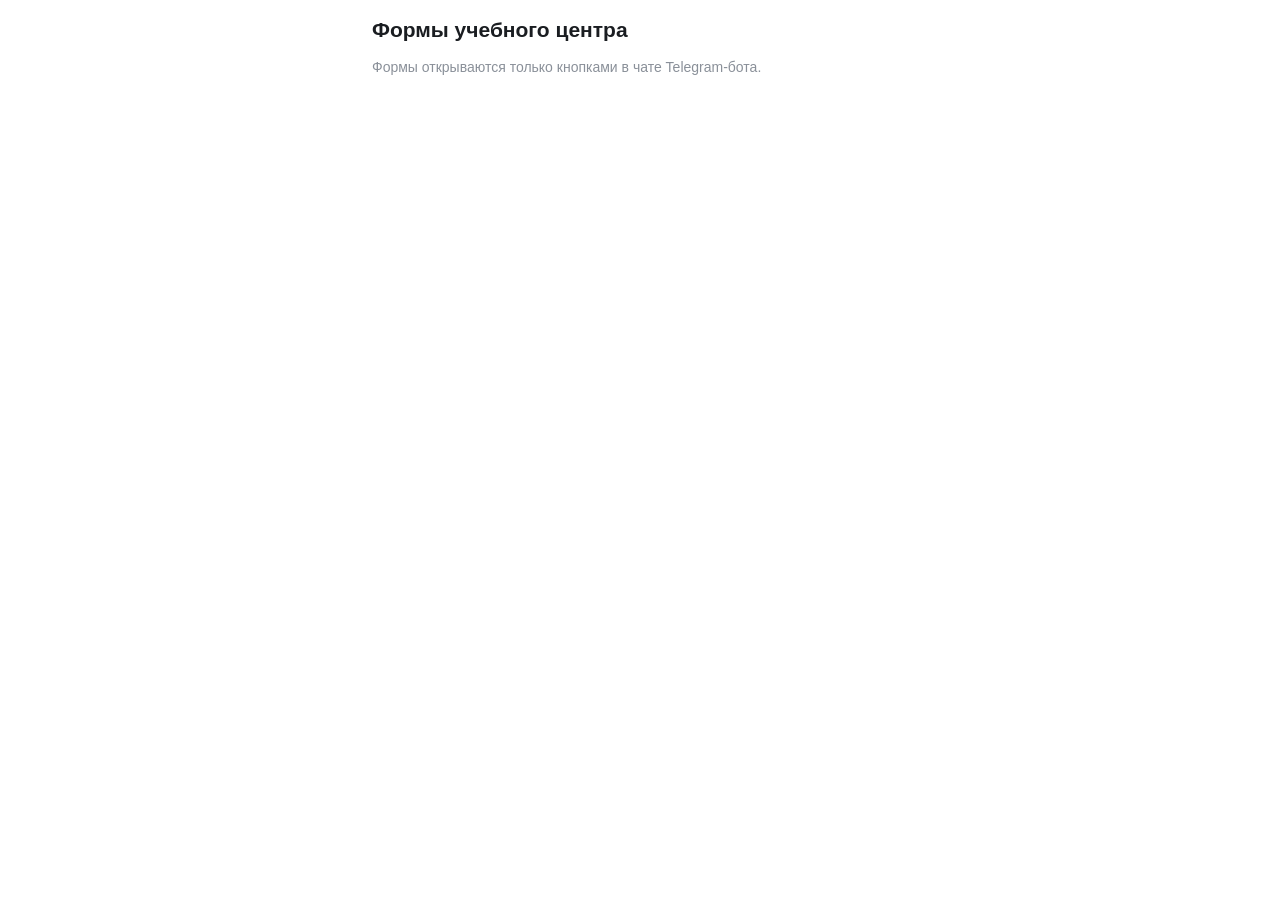
==== docs/index.html @ 2db2347f "Stage 0: probe bot, test Mini App form and portable Windows setup - docs/: test form (GitHub Pages) " ====
<!DOCTYPE html>
<html lang="ru">
<head>
  <meta charset="utf-8">
  <meta name="viewport" content="width=device-width, initial-scale=1">
  <meta name="robots" content="noindex">
  <title>Формы</title>
  <link rel="stylesheet" href="assets/style.css">
</head>
<body>
<main>
  <h1>Формы учебного центра</h1>
  <p class="hint">Формы открываются только кнопками в чате Telegram-бота.</p>
</main>
</body>
</html>
---- docs/assets/style.css ----
/*
 * Все стили форм в одном файле.
 * Цвета берутся из темы Telegram (--tg-theme-*), поэтому формы
 * выглядят «родными» в светлой и тёмной теме.
 * Окончательный дизайн будет позже (Figma) — меняйте переменные ниже.
 */
:root {
  --bg: var(--tg-theme-bg-color, #ffffff);
  --bg2: var(--tg-theme-secondary-bg-color, #f1f3f6);
  --text: var(--tg-theme-text-color, #1a1d21);
  --hint: var(--tg-theme-hint-color, #8a9099);
  --accent: var(--tg-theme-button-color, #2f80ed);
  --accent-text: var(--tg-theme-button-text-color, #ffffff);
  --ok: #2e9d5b;
  --warn: #d98a00;
  --bad: #c8463d;
  --muted: #7d8794;

  --radius: 12px;
  --gap: 10px;
  --tap: 52px;          /* минимальная высота кнопки — удобно пальцем */
  --font: -apple-system, "Segoe UI", Roboto, "Noto Sans", Arial, sans-serif;
  --size: 17px;
}

* { box-sizing: border-box; }

html, body {
  margin: 0;
  padding: 0;
  background: var(--bg);
  color: var(--text);
  font-family: var(--font);
  font-size: var(--size);
  line-height: 1.35;
  -webkit-text-size-adjust: 100%;
}

main {
  max-width: 560px;
  margin: 0 auto;
  padding: 12px 12px 96px; /* снизу место под кнопку Telegram */
}

h1 { font-size: 21px; margin: 4px 0 12px; }
h2 { font-size: 17px; margin: 18px 0 8px; color: var(--hint); font-weight: 600; }

.card {
  background: var(--bg2);
  border-radius: var(--radius);
  padding: 12px;
  margin-bottom: var(--gap);
}

.row {
  display: flex;
  justify-content: space-between;
  align-items: center;
  gap: 8px;
  padding: 6px 0;
  border-bottom: 1px solid rgba(127, 127, 127, 0.15);
}
.row:last-child { border-bottom: 0; }
.row .label { flex: 1; }
.row .value { text-align: right; font-weight: 600; }

.ok { color: var(--ok); }
.warn { color: var(--warn); }
.bad { color: var(--bad); }
.hint { color: var(--hint); font-size: 14px; }

.choice {
  display: flex;
  align-items: center;
  gap: 10px;
  min-height: var(--tap);
  width: 100%;
  padding: 10px 12px;
  margin-bottom: 8px;
  border: 2px solid transparent;
  border-radius: var(--radius);
  background: var(--bg2);
  color: var(--text);
  font: inherit;
  text-align: left;
  cursor: pointer;
}
.choice.selected { border-color: var(--accent); }

.btn {
  display: block;
  width: 100%;
  min-height: var(--tap);
  border: 0;
  border-radius: var(--radius);
  background: var(--accent);
  color: var(--accent-text);
  font: inherit;
  font-weight: 600;
  cursor: pointer;
}

.counter {
  position: sticky;
  bottom: 0;
  padding: 10px 12px;
  background: var(--bg);
  border-top: 1px solid rgba(127, 127, 127, 0.2);
  font-size: 15px;
}

.error-box {
  background: rgba(200, 70, 61, 0.12);
  color: var(--bad);
  border-radius: var(--radius);
  padding: 12px;
  margin-bottom: var(--gap);
}

.hidden { display: none !important; }
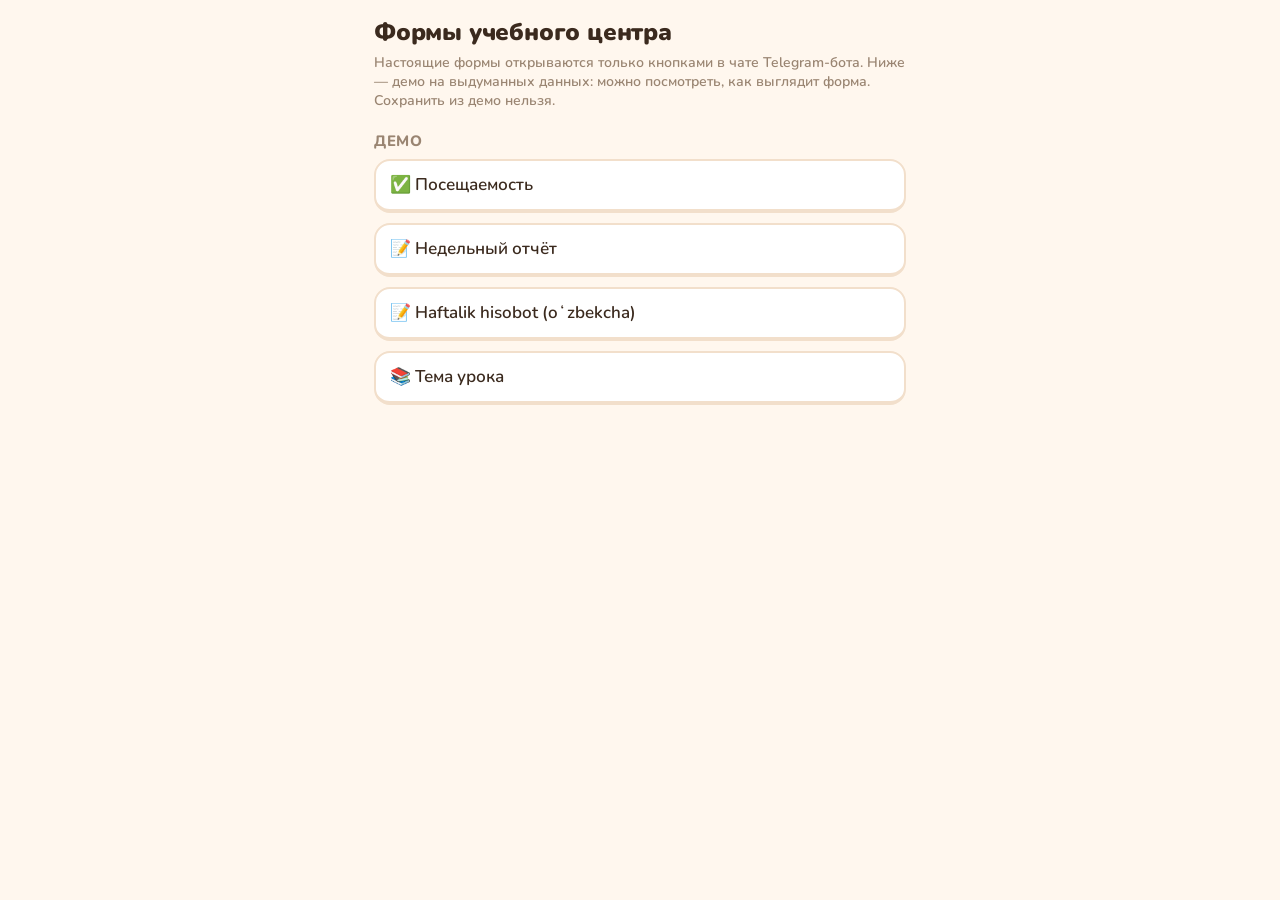
==== commit 23ae8ce8: "Stage 2: attendance, weekly report and topic forms with new design - forms (docs/forms): attendance " ====
--- a/docs/index.html
+++ b/docs/index.html
@@ -4,13 +4,23 @@
   <meta charset="utf-8">
   <meta name="viewport" content="width=device-width, initial-scale=1">
   <meta name="robots" content="noindex">
-  <title>Формы</title>
+  <title>Формы учебного центра</title>
   <link rel="stylesheet" href="assets/style.css">
 </head>
 <body>
 <main>
   <h1>Формы учебного центра</h1>
-  <p class="hint">Формы открываются только кнопками в чате Telegram-бота.</p>
+  <p class="hint">Настоящие формы открываются только кнопками в чате Telegram-бота.
+    Ниже — демо на выдуманных данных: можно посмотреть, как выглядит форма. Сохранить из демо нельзя.</p>
+  <h2>Демо</h2>
+  <a class="choice" href="forms/attendance.html?demo"><span class="grow">✅ Посещаемость</span></a>
+  <a class="choice" href="forms/weekly.html?demo"><span class="grow">📝 Недельный отчёт</span></a>
+  <a class="choice" href="forms/weekly.html?demo&amp;lang=uz"><span class="grow">📝 Haftalik hisobot (oʻzbekcha)</span></a>
+  <a class="choice" href="forms/topic.html?demo"><span class="grow">📚 Тема урока</span></a>
 </main>
+<script>
+  if (window.matchMedia && matchMedia("(prefers-color-scheme: dark)").matches)
+    document.documentElement.setAttribute("data-theme", "dark");
+</script>
 </body>
 </html>
--- a/docs/assets/style.css
+++ b/docs/assets/style.css
@@ -1,29 +1,71 @@
 /*
- * Все стили форм в одном файле.
- * Цвета берутся из темы Telegram (--tg-theme-*), поэтому формы
- * выглядят «родными» в светлой и тёмной теме.
- * Окончательный дизайн будет позже (Figma) — меняйте переменные ниже.
+ * Стили всех форм — в одном файле.
+ * Стиль: крупные «объёмные» кнопки, скруглённые карточки, тёплая светло-оранжевая палитра.
+ * Все цвета и размеры — переменные ниже: их легко поменять под будущий дизайн из Figma.
+ * Тёмная тема включается сама, если в Telegram тёмная тема.
  */
+
+@font-face {
+  font-family: "Nunito";
+  src: url("fonts/nunito-cyrillic-wght-normal.woff2") format("woff2");
+  font-weight: 200 1000;
+  font-display: swap;
+  unicode-range: U+0301, U+0400-045F, U+0490-0491, U+04B0-04B1, U+2116;
+}
+@font-face {
+  font-family: "Nunito";
+  src: url("fonts/nunito-latin-wght-normal.woff2") format("woff2");
+  font-weight: 200 1000;
+  font-display: swap;
+  unicode-range: U+0000-00FF, U+0131, U+0152-0153, U+02BB-02BC, U+02C6, U+02DA, U+02DC, U+2000-206F, U+20AC, U+2122, U+2191, U+2193, U+2212;
+}
+
 :root {
-  --bg: var(--tg-theme-bg-color, #ffffff);
-  --bg2: var(--tg-theme-secondary-bg-color, #f1f3f6);
-  --text: var(--tg-theme-text-color, #1a1d21);
-  --hint: var(--tg-theme-hint-color, #8a9099);
-  --accent: var(--tg-theme-button-color, #2f80ed);
-  --accent-text: var(--tg-theme-button-text-color, #ffffff);
-  --ok: #2e9d5b;
-  --warn: #d98a00;
-  --bad: #c8463d;
-  --muted: #7d8794;
-
-  --radius: 12px;
-  --gap: 10px;
-  --tap: 52px;          /* минимальная высота кнопки — удобно пальцем */
-  --font: -apple-system, "Segoe UI", Roboto, "Noto Sans", Arial, sans-serif;
+  /* Палитра (светлая тема) */
+  --bg: #fff7ee;
+  --surface: #ffffff;
+  --surface-2: #fff1e2;
+  --line: #f2dfcb;
+  --line-strong: #e6cbb0;
+  --text: #3b2a1e;
+  --muted: #9a8572;
+
+  --accent: #ff9a3c;
+  --accent-dark: #e5761a;
+  --accent-soft: #ffe7cf;
+  --accent-text: #ffffff;
+
+  --ok: #4dba6a;      --ok-dark: #369552;      --ok-soft: #dcf4e2;
+  --late: #ffc23d;    --late-dark: #dd9d12;    --late-soft: #fff1cc;
+  --absent: #ff7a6b;  --absent-dark: #df5546;  --absent-soft: #ffe2dd;
+  --excused: #5ab4f0; --excused-dark: #3a93cf; --excused-soft: #dbeffc;
+
+  /* Формы и размеры */
+  --radius: 16px;
+  --radius-sm: 12px;
+  --depth: 4px;               /* «толщина» объёмных кнопок */
+  --tap: 54px;                /* минимальная высота кнопки — удобно пальцем */
+  --font: "Nunito", -apple-system, "Segoe UI", Roboto, Arial, sans-serif;
   --size: 17px;
 }
 
-* { box-sizing: border-box; }
+html[data-theme="dark"] {
+  --bg: #1d1713;
+  --surface: #29211b;
+  --surface-2: #33291f;
+  --line: #3e3128;
+  --line-strong: #4d3d31;
+  --text: #f8ede3;
+  --muted: #b29e8b;
+  --accent-dark: #c9630f;
+  --accent-soft: #4a3220;
+  --ok-soft: #1f3b27;
+  --late-soft: #3f3418;
+  --absent-soft: #43231f;
+  --excused-soft: #1d3444;
+}
+
+* { box-sizing: border-box; -webkit-tap-highlight-color: transparent; }
 
 html, body {
   margin: 0;
@@ -32,6 +74,7 @@
   color: var(--text);
   font-family: var(--font);
   font-size: var(--size);
+  font-weight: 600;
   line-height: 1.35;
   -webkit-text-size-adjust: 100%;
 }
@@ -39,82 +82,238 @@
 main {
   max-width: 560px;
   margin: 0 auto;
-  padding: 12px 12px 96px; /* снизу место под кнопку Telegram */
-}
-
-h1 { font-size: 21px; margin: 4px 0 12px; }
-h2 { font-size: 17px; margin: 18px 0 8px; color: var(--hint); font-weight: 600; }
-
+  padding: 14px 14px 110px; /* снизу место под кнопку Telegram */
+}
+
+h1 { font-size: 24px; font-weight: 900; margin: 2px 0 4px; letter-spacing: -0.2px; }
+h2 { font-size: 15px; font-weight: 800; margin: 20px 0 8px; color: var(--muted);
+     text-transform: uppercase; letter-spacing: 0.6px; }
+p { margin: 6px 0; }
+
+.hint { color: var(--muted); font-size: 14px; font-weight: 600; }
+.hidden { display: none !important; }
+.ok { color: var(--ok-dark); }
+.warn { color: var(--late-dark); }
+.bad { color: var(--absent-dark); }
+
+/* ---------- шапка ---------- */
+.topbar { display: flex; align-items: center; gap: 10px; margin-bottom: 12px; }
+.topbar .grow { flex: 1; min-width: 0; }
+.group-chip {
+  display: inline-flex; align-items: center; gap: 6px;
+  padding: 4px 12px; border-radius: 999px;
+  background: var(--accent-soft); color: var(--accent-dark);
+  font-weight: 800; font-size: 14px;
+}
+.icon-btn {
+  width: 44px; height: 44px; flex: none;
+  border: 2px solid var(--line); border-bottom-width: var(--depth); border-radius: var(--radius-sm);
+  background: var(--surface); color: var(--muted);
+  font: inherit; font-size: 22px; font-weight: 900; cursor: pointer;
+}
+.icon-btn:active { transform: translateY(2px); border-bottom-width: 2px; }
+
+/* ---------- полоса прогресса ---------- */
+.progress {
+  position: relative; height: 16px; border-radius: 999px;
+  background: var(--line); overflow: hidden;
+}
+.progress > span {
+  position: absolute; left: 0; top: 0; bottom: 0;
+  border-radius: 999px; background: var(--accent);
+  transition: width 0.35s ease;
+}
+.progress > span::after { /* блик сверху полосы */
+  content: ""; position: absolute; left: 8px; right: 8px; top: 4px; height: 4px;
+  border-radius: 999px; background: rgba(255, 255, 255, 0.35);
+}
+.progress-label { display: flex; justify-content: space-between; font-size: 14px; color: var(--muted);
+                  font-weight: 800; margin: 6px 2px 0; }
+
+/* ---------- карточки ---------- */
 .card {
-  background: var(--bg2);
+  background: var(--surface);
+  border: 2px solid var(--line); border-bottom-width: var(--depth);
   border-radius: var(--radius);
-  padding: 12px;
-  margin-bottom: var(--gap);
-}
-
-.row {
-  display: flex;
-  justify-content: space-between;
-  align-items: center;
-  gap: 8px;
-  padding: 6px 0;
-  border-bottom: 1px solid rgba(127, 127, 127, 0.15);
-}
+  padding: 14px;
+  margin-bottom: 10px;
+}
+.card.soft { background: var(--surface-2); }
+.row { display: flex; justify-content: space-between; align-items: center; gap: 8px;
+       padding: 6px 0; border-bottom: 2px solid var(--line); }
 .row:last-child { border-bottom: 0; }
 .row .label { flex: 1; }
-.row .value { text-align: right; font-weight: 600; }
-
-.ok { color: var(--ok); }
-.warn { color: var(--warn); }
-.bad { color: var(--bad); }
-.hint { color: var(--hint); font-size: 14px; }
-
+.row .value { text-align: right; font-weight: 800; }
+
+/* ---------- объёмные кнопки ---------- */
+.btn {
+  display: flex; align-items: center; justify-content: center; gap: 8px;
+  width: 100%; min-height: var(--tap);
+  padding: 10px 16px;
+  border: 0; border-bottom: var(--depth) solid var(--accent-dark); border-radius: var(--radius);
+  background: var(--accent); color: var(--accent-text);
+  font: inherit; font-weight: 900; font-size: 16px; letter-spacing: 0.6px; text-transform: uppercase;
+  cursor: pointer; transition: transform 0.06s;
+}
+.btn:active { transform: translateY(2px); border-bottom-width: 2px; margin-bottom: 2px; }
+.btn.ghost {
+  background: var(--surface); color: var(--accent-dark);
+  border: 2px solid var(--line); border-bottom-width: var(--depth);
+}
+.btn.small { min-height: 42px; font-size: 14px; width: auto; padding: 6px 14px; }
+.btn[disabled] { background: var(--line); border-bottom-color: var(--line-strong); color: var(--muted); }
+
+/* ---------- выбор (вариант ответа, ученик, дата) ---------- */
 .choice {
-  display: flex;
-  align-items: center;
-  gap: 10px;
-  min-height: var(--tap);
-  width: 100%;
-  padding: 10px 12px;
-  margin-bottom: 8px;
-  border: 2px solid transparent;
-  border-radius: var(--radius);
-  background: var(--bg2);
+  display: flex; align-items: center; gap: 12px;
+  width: 100%; min-height: var(--tap);
+  padding: 10px 14px; margin-bottom: 10px;
+  background: var(--surface); color: var(--text);
+  border: 2px solid var(--line); border-bottom-width: var(--depth); border-radius: var(--radius);
+  font: inherit; text-align: left; cursor: pointer;
+  transition: transform 0.06s, background 0.15s, border-color 0.15s;
+}
+.choice:active { transform: translateY(2px); border-bottom-width: 2px; margin-bottom: 12px; }
+a.choice { text-decoration: none; }
+.choice.selected {
+  background: var(--accent-soft); border-color: var(--accent); border-bottom-color: var(--accent-dark);
   color: var(--text);
-  font: inherit;
-  text-align: left;
-  cursor: pointer;
-}
-.choice.selected { border-color: var(--accent); }
-
-.btn {
-  display: block;
-  width: 100%;
-  min-height: var(--tap);
-  border: 0;
-  border-radius: var(--radius);
-  background: var(--accent);
-  color: var(--accent-text);
-  font: inherit;
-  font-weight: 600;
-  cursor: pointer;
-}
-
-.counter {
-  position: sticky;
-  bottom: 0;
-  padding: 10px 12px;
-  background: var(--bg);
-  border-top: 1px solid rgba(127, 127, 127, 0.2);
-  font-size: 15px;
-}
-
-.error-box {
-  background: rgba(200, 70, 61, 0.12);
-  color: var(--bad);
-  border-radius: var(--radius);
-  padding: 12px;
-  margin-bottom: var(--gap);
-}
-
-.hidden { display: none !important; }
+}
+.choice .grow { flex: 1; min-width: 0; }
+.choice .sub { display: block; font-size: 13px; color: var(--muted); font-weight: 700; }
+.choice.missing { animation: shake 0.35s; border-color: var(--absent); }
+
+/* «сигнал» 0–3: четыре столбика разной высоты */
+.bars { display: inline-flex; align-items: flex-end; gap: 3px; height: 22px; flex: none; }
+.bars i { display: block; width: 6px; border-radius: 3px; background: var(--line-strong); }
+.bars i:nth-child(1) { height: 7px; } .bars i:nth-child(2) { height: 12px; }
+.bars i:nth-child(3) { height: 17px; } .bars i:nth-child(4) { height: 22px; }
+.bars.v0 i:nth-child(-n+1), .bars.v1 i:nth-child(-n+2),
+.bars.v2 i:nth-child(-n+3), .bars.v3 i:nth-child(-n+4) { background: var(--accent); }
+
+/* аватар с первой буквой имени */
+.avatar {
+  width: 40px; height: 40px; flex: none; border-radius: 50%;
+  display: flex; align-items: center; justify-content: center;
+  font-weight: 900; font-size: 18px; color: #fff;
+  border-bottom: 3px solid rgba(0, 0, 0, 0.15);
+}
+
+/* пилюля статуса */
+.pill {
+  flex: none; display: inline-flex; align-items: center; justify-content: center;
+  min-width: 108px; padding: 7px 10px; border-radius: 999px;
+  font-size: 13px; font-weight: 900; letter-spacing: 0.3px; text-transform: uppercase;
+  border-bottom: 3px solid transparent;
+}
+.pill.present { background: var(--ok); border-bottom-color: var(--ok-dark); color: #fff; }
+.pill.late    { background: var(--late); border-bottom-color: var(--late-dark); color: #4a3500; }
+.pill.absent  { background: var(--absent); border-bottom-color: var(--absent-dark); color: #fff; }
+.pill.excused { background: var(--excused); border-bottom-color: var(--excused-dark); color: #fff; }
+.pill.done    { background: var(--ok-soft); color: var(--ok-dark); min-width: 0; }
+.pill.saved   { background: var(--surface-2); color: var(--muted); min-width: 0; }
+.pill.empty   { background: transparent; color: var(--muted); min-width: 0; border: 2px dashed var(--line-strong); }
+
+.student.present { border-color: var(--line); }
+.student.late    { background: var(--late-soft); }
+.student.absent  { background: var(--absent-soft); }
+.student.excused { background: var(--excused-soft); }
+
+/* ---------- даты ---------- */
+.dates { display: flex; gap: 8px; overflow-x: auto; padding: 2px 2px 8px; margin: 0 -2px;
+         scrollbar-width: none; }
+.dates::-webkit-scrollbar { display: none; }
+.date {
+  flex: none; min-width: 64px; padding: 8px 6px 6px;
+  border: 2px solid var(--line); border-bottom-width: var(--depth); border-radius: var(--radius-sm);
+  background: var(--surface); color: var(--text); font: inherit; text-align: center; cursor: pointer;
+}
+.date b { display: block; font-size: 20px; font-weight: 900; }
+.date small { display: block; font-size: 11px; color: var(--muted); font-weight: 800; text-transform: uppercase; }
+.date .dot { display: block; height: 6px; margin-top: 3px; }
+.date .dot::after { content: ""; display: inline-block; width: 6px; height: 6px; border-radius: 50%;
+                    background: transparent; }
+.date.lesson .dot::after { background: var(--accent); }
+.date.saved .dot::after { background: var(--ok); }
+.date.selected { background: var(--accent); border-color: var(--accent); border-bottom-color: var(--accent-dark);
+                 color: #fff; }
+.date.selected small { color: rgba(255, 255, 255, 0.85); }
+.date.selected .dot::after { background: #fff; }
+
+/* ---------- сегменты (переключатель недели) ---------- */
+.segments { display: flex; gap: 8px; }
+.segments .choice { margin-bottom: 0; justify-content: center; text-align: center; padding: 8px; }
+.segments .choice .sub { text-align: center; }
+
+/* ---------- плитки-счётчики ---------- */
+.stats { display: grid; grid-template-columns: repeat(4, 1fr); gap: 6px; margin: 10px 0; }
+.stat { border-radius: var(--radius-sm); padding: 8px 4px; text-align: center; border-bottom: 3px solid transparent; }
+.stat b { display: block; font-size: 22px; font-weight: 900; }
+.stat small { display: block; font-size: 11px; font-weight: 800; text-transform: uppercase; letter-spacing: 0.3px; }
+.stat.present { background: var(--ok-soft); color: var(--ok-dark); border-bottom-color: var(--ok); }
+.stat.late    { background: var(--late-soft); color: var(--late-dark); border-bottom-color: var(--late); }
+.stat.absent  { background: var(--absent-soft); color: var(--absent-dark); border-bottom-color: var(--absent); }
+.stat.excused { background: var(--excused-soft); color: var(--excused-dark); border-bottom-color: var(--excused); }
+
+/* ---------- фразы и комментарий ---------- */
+.chips { display: flex; flex-wrap: wrap; gap: 8px; margin: 8px 0; }
+.chip {
+  padding: 8px 12px; border-radius: 999px;
+  border: 2px solid var(--line); border-bottom-width: 3px;
+  background: var(--surface); color: var(--text);
+  font: inherit; font-size: 14px; font-weight: 800; cursor: pointer;
+}
+.chip:active { transform: translateY(1px); }
+textarea, input[type="text"] {
+  width: 100%; min-height: 84px; resize: vertical;
+  padding: 12px; border-radius: var(--radius);
+  border: 2px solid var(--line); background: var(--surface); color: var(--text);
+  font: inherit; font-weight: 600;
+}
+input[type="text"] { min-height: var(--tap); }
+textarea:focus, input:focus { outline: none; border-color: var(--accent); }
+.counter-line { display: flex; justify-content: space-between; font-size: 13px; color: var(--muted);
+                font-weight: 800; margin-top: 4px; }
+
+/* ---------- вопрос ---------- */
+.question { margin-top: 18px; }
+.question h3 { font-size: 18px; font-weight: 900; margin: 0 0 8px; display: flex; align-items: center; gap: 8px; }
+.question h3 .num {
+  width: 28px; height: 28px; border-radius: 50%; flex: none;
+  display: inline-flex; align-items: center; justify-content: center;
+  background: var(--accent-soft); color: var(--accent-dark); font-size: 14px;
+}
+.badge { display: inline-block; padding: 2px 8px; border-radius: 8px; font-size: 12px; font-weight: 900;
+         background: var(--surface-2); color: var(--muted); text-transform: uppercase; }
+
+.student-head { display: flex; align-items: center; gap: 12px; margin: 14px 0 4px; }
+.student-head .avatar { width: 56px; height: 56px; font-size: 26px; }
+.student-name { font-size: 26px; font-weight: 900; line-height: 1.1; }
+
+/* ---------- всплывающая похвала / ошибки ---------- */
+.toast {
+  position: fixed; left: 12px; right: 12px; bottom: 16px; z-index: 10;
+  max-width: 536px; margin: 0 auto;
+  padding: 14px 16px; border-radius: var(--radius);
+  background: var(--ok-soft); color: var(--ok-dark);
+  border: 2px solid var(--ok); border-bottom-width: var(--depth);
+  font-weight: 900; text-align: center;
+  animation: pop 0.25s ease-out;
+}
+.toast.bad { background: var(--absent-soft); color: var(--absent-dark); border-color: var(--absent); }
+.error-box { background: var(--absent-soft); color: var(--absent-dark); border-radius: var(--radius);
+             padding: 12px 14px; margin-bottom: 10px; font-weight: 800; }
+
+/* кнопка «Сохранить», если форма открыта не в Telegram (просмотр/демо) */
+.save-bar { position: fixed; left: 0; right: 0; bottom: 0; padding: 10px 14px 14px;
+            background: linear-gradient(transparent, var(--bg) 30%); z-index: 5; }
+.save-bar .btn { max-width: 532px; margin: 0 auto; }
+
+/* старый класс тестовой формы этапа 0 */
+.counter { position: sticky; bottom: 0; padding: 10px 12px; background: var(--bg);
+           border-top: 2px solid var(--line); font-size: 15px; }
+
+@keyframes pop { from { transform: scale(0.9); opacity: 0; } to { transform: scale(1); opacity: 1; } }
+@keyframes shake {
+  0%, 100% { transform: translateX(0); } 25% { transform: translateX(-6px); } 75% { transform: translateX(6px); }
+}
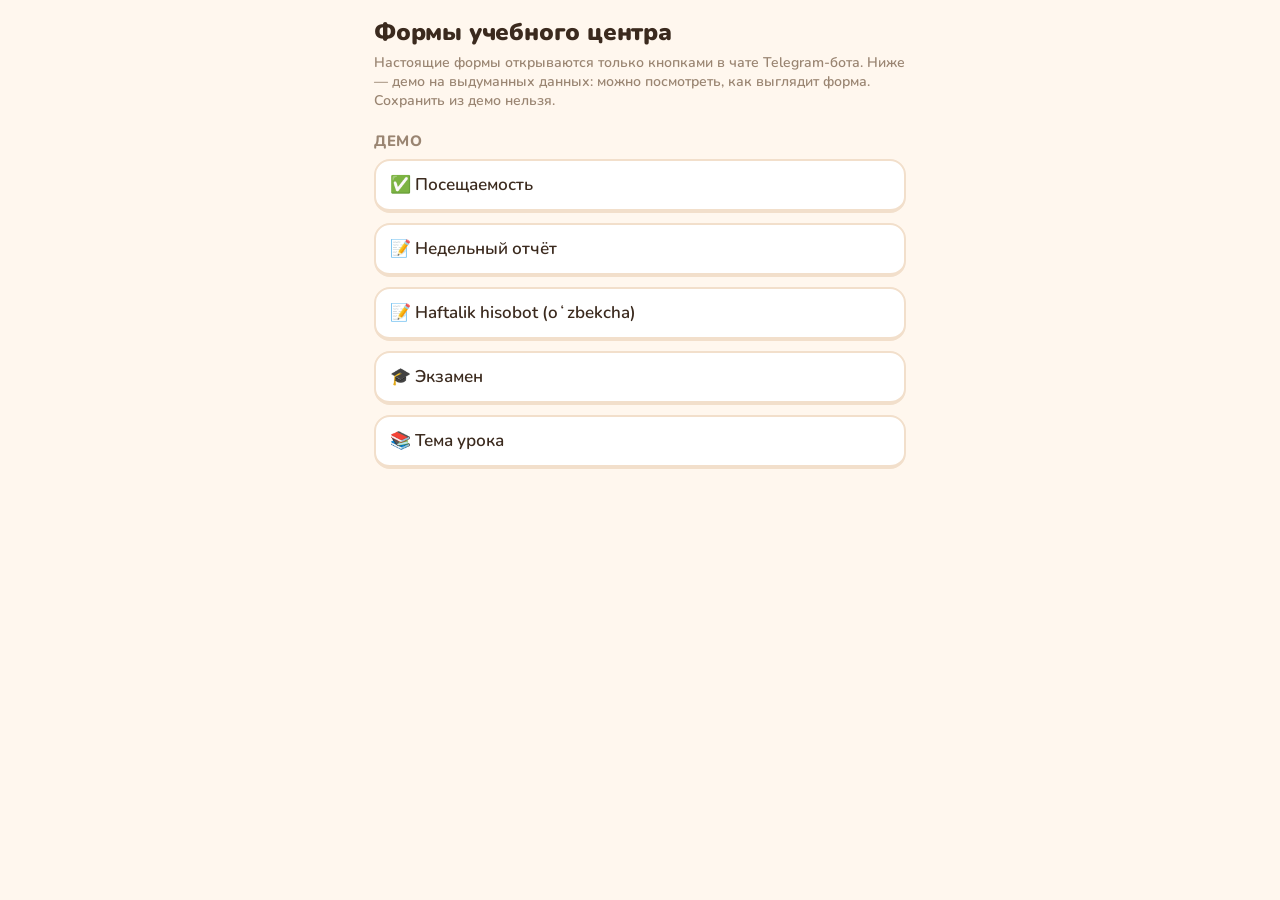
==== commit d50487d4: "Stage 3: parent cards, progress map and exams - progress map: station order from the stages table, f" ====
--- a/docs/index.html
+++ b/docs/index.html
@@ -16,6 +16,7 @@
   <a class="choice" href="forms/attendance.html?demo"><span class="grow">✅ Посещаемость</span></a>
   <a class="choice" href="forms/weekly.html?demo"><span class="grow">📝 Недельный отчёт</span></a>
   <a class="choice" href="forms/weekly.html?demo&amp;lang=uz"><span class="grow">📝 Haftalik hisobot (oʻzbekcha)</span></a>
+  <a class="choice" href="forms/exam.html?demo"><span class="grow">🎓 Экзамен</span></a>
   <a class="choice" href="forms/topic.html?demo"><span class="grow">📚 Тема урока</span></a>
 </main>
 <script>
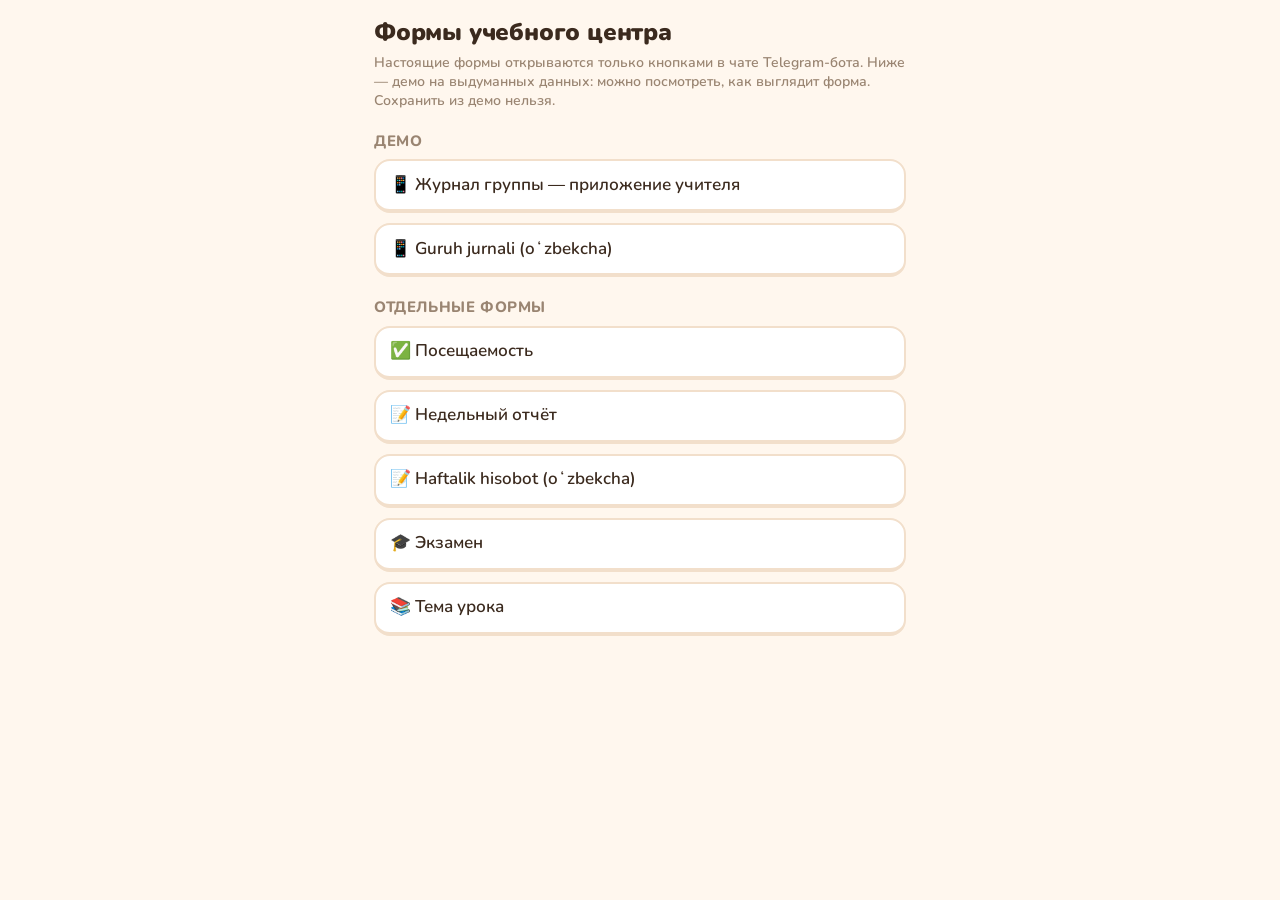
==== commit afc4beb1: "Version 1.1: teacher app "Group journal" as the main interface - docs/app: one Mini App per group wi" ====
--- a/docs/index.html
+++ b/docs/index.html
@@ -13,6 +13,9 @@
   <p class="hint">Настоящие формы открываются только кнопками в чате Telegram-бота.
     Ниже — демо на выдуманных данных: можно посмотреть, как выглядит форма. Сохранить из демо нельзя.</p>
   <h2>Демо</h2>
+  <a class="choice" href="app/?demo"><span class="grow">📱 Журнал группы — приложение учителя</span></a>
+  <a class="choice" href="app/?demo&amp;lang=uz"><span class="grow">📱 Guruh jurnali (oʻzbekcha)</span></a>
+  <h2>Отдельные формы</h2>
   <a class="choice" href="forms/attendance.html?demo"><span class="grow">✅ Посещаемость</span></a>
   <a class="choice" href="forms/weekly.html?demo"><span class="grow">📝 Недельный отчёт</span></a>
   <a class="choice" href="forms/weekly.html?demo&amp;lang=uz"><span class="grow">📝 Haftalik hisobot (oʻzbekcha)</span></a>
--- a/docs/assets/style.css
+++ b/docs/assets/style.css
@@ -317,3 +317,60 @@
 @keyframes shake {
   0%, 100% { transform: translateX(0); } 25% { transform: translateX(-6px); } 75% { transform: translateX(6px); }
 }
+
+/* ================= приложение группы (app/) ================= */
+.hero {
+  position: relative; overflow: hidden;
+  padding: 18px 16px 16px; margin-bottom: 14px;
+  border-radius: 22px; border-bottom: var(--depth) solid var(--accent-dark);
+  background: linear-gradient(135deg, #ffb25c 0%, var(--accent) 60%, #ff8a2a 100%);
+  color: #fff;
+}
+.hero::after { /* мягкий блик */
+  content: ""; position: absolute; right: -40px; top: -40px; width: 160px; height: 160px;
+  border-radius: 50%; background: rgba(255, 255, 255, 0.16);
+}
+.hero small { display: block; font-size: 13px; font-weight: 800; opacity: 0.9; text-transform: uppercase;
+              letter-spacing: 0.6px; }
+.hero .title { font-size: 34px; font-weight: 900; line-height: 1.05; margin: 2px 0 6px; }
+.hero .line { font-size: 15px; font-weight: 700; opacity: 0.95; }
+.hero .progress { background: rgba(255, 255, 255, 0.35); margin-top: 12px; }
+.hero .progress > span { background: #fff; }
+.hero .progress > span::after { background: rgba(255, 154, 60, 0.35); }
+.hero .progress-label { color: #fff; opacity: 0.95; }
+
+.tiles { display: grid; grid-template-columns: repeat(2, minmax(0, 1fr)); gap: 10px; }
+.tile .text { display: flex; flex-direction: column; gap: 2px; min-width: 0; overflow-wrap: anywhere; }
+.tile {
+  position: relative; display: flex; flex-direction: column; align-items: flex-start; gap: 4px;
+  min-height: 112px; padding: 14px;
+  background: var(--surface); color: var(--text);
+  border: 2px solid var(--line); border-bottom-width: var(--depth); border-radius: 20px;
+  font: inherit; text-align: left; cursor: pointer;
+  transition: transform 0.06s;
+}
+.tile:active { transform: translateY(2px); border-bottom-width: 2px; }
+.tile .icon {
+  width: 44px; height: 44px; border-radius: 14px; display: flex; align-items: center; justify-content: center;
+  font-size: 24px; background: var(--accent-soft); margin-bottom: 4px;
+}
+.tile b { font-size: 16px; font-weight: 900; line-height: 1.15; }
+.tile span.sub { font-size: 13px; color: var(--muted); font-weight: 700; }
+.tile.wide { grid-column: span 2; min-height: 0; flex-direction: row; align-items: center; gap: 12px; }
+.tile.wide .icon { margin-bottom: 0; }
+.tile .count {
+  position: absolute; top: 10px; right: 10px; min-width: 26px; height: 26px; padding: 0 8px;
+  border-radius: 13px; background: var(--absent); color: #fff; font-size: 14px; font-weight: 900;
+  display: flex; align-items: center; justify-content: center; border-bottom: 2px solid var(--absent-dark);
+}
+.tile.disabled { opacity: 0.5; }
+
+.mark { width: 30px; height: 30px; flex: none; border-radius: 10px; border: 2px solid var(--line-strong);
+        display: flex; align-items: center; justify-content: center; font-weight: 900; color: #fff; }
+.choice.selected .mark { background: var(--ok); border-color: var(--ok-dark); }
+
+.hubbar { max-width: 560px; margin: 0 auto; padding: 10px 14px 0; }
+.hubbar button {
+  border: 0; background: var(--accent-soft); color: var(--accent-dark);
+  padding: 8px 14px; border-radius: 999px; font: inherit; font-weight: 900; font-size: 14px; cursor: pointer;
+}
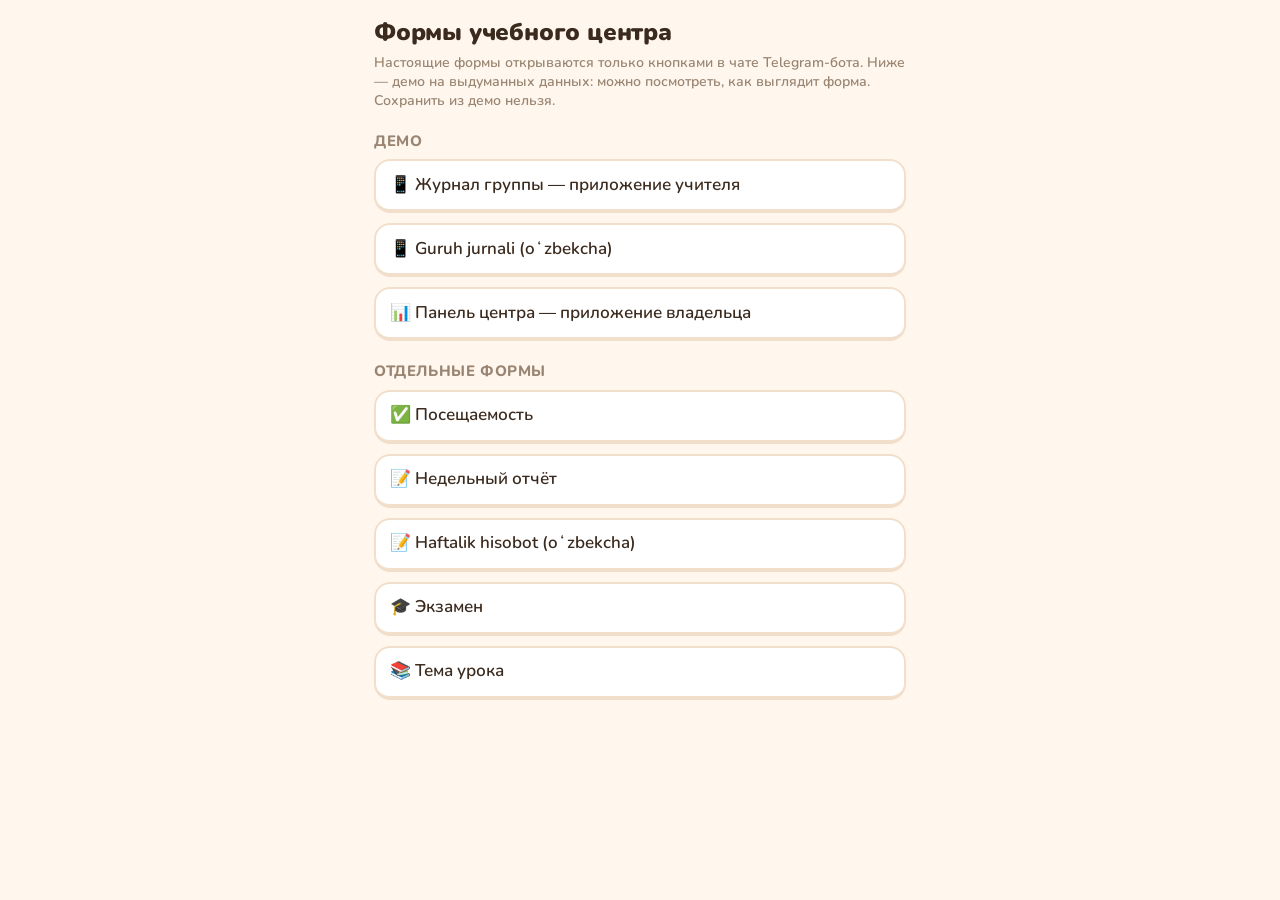
==== commit f7eb4cd6: "Version 2.0: new teacher app, owner panel, math map, detailed parent card Teacher app "Group journal" ====
--- a/docs/index.html
+++ b/docs/index.html
@@ -15,6 +15,7 @@
   <h2>Демо</h2>
   <a class="choice" href="app/?demo"><span class="grow">📱 Журнал группы — приложение учителя</span></a>
   <a class="choice" href="app/?demo&amp;lang=uz"><span class="grow">📱 Guruh jurnali (oʻzbekcha)</span></a>
+  <a class="choice" href="owner/?demo"><span class="grow">📊 Панель центра — приложение владельца</span></a>
   <h2>Отдельные формы</h2>
   <a class="choice" href="forms/attendance.html?demo"><span class="grow">✅ Посещаемость</span></a>
   <a class="choice" href="forms/weekly.html?demo"><span class="grow">📝 Недельный отчёт</span></a>
--- a/docs/assets/style.css
+++ b/docs/assets/style.css
@@ -306,7 +306,7 @@
 
 /* кнопка «Сохранить», если форма открыта не в Telegram (просмотр/демо) */
 .save-bar { position: fixed; left: 0; right: 0; bottom: 0; padding: 10px 14px 14px;
-            background: linear-gradient(transparent, var(--bg) 30%); z-index: 5; }
+            background: linear-gradient(transparent, var(--bg) 30%); z-index: 9; }
 .save-bar .btn { max-width: 532px; margin: 0 auto; }
 
 /* старый класс тестовой формы этапа 0 */
@@ -318,59 +318,410 @@
   0%, 100% { transform: translateX(0); } 25% { transform: translateX(-6px); } 75% { transform: translateX(6px); }
 }
 
-/* ================= приложение группы (app/) ================= */
-.hero {
-  position: relative; overflow: hidden;
-  padding: 18px 16px 16px; margin-bottom: 14px;
-  border-radius: 22px; border-bottom: var(--depth) solid var(--accent-dark);
-  background: linear-gradient(135deg, #ffb25c 0%, var(--accent) 60%, #ff8a2a 100%);
-  color: #fff;
-}
-.hero::after { /* мягкий блик */
-  content: ""; position: absolute; right: -40px; top: -40px; width: 160px; height: 160px;
-  border-radius: 50%; background: rgba(255, 255, 255, 0.16);
-}
-.hero small { display: block; font-size: 13px; font-weight: 800; opacity: 0.9; text-transform: uppercase;
-              letter-spacing: 0.6px; }
-.hero .title { font-size: 34px; font-weight: 900; line-height: 1.05; margin: 2px 0 6px; }
-.hero .line { font-size: 15px; font-weight: 700; opacity: 0.95; }
-.hero .progress { background: rgba(255, 255, 255, 0.35); margin-top: 12px; }
-.hero .progress > span { background: #fff; }
-.hero .progress > span::after { background: rgba(255, 154, 60, 0.35); }
-.hero .progress-label { color: #fff; opacity: 0.95; }
-
-.tiles { display: grid; grid-template-columns: repeat(2, minmax(0, 1fr)); gap: 10px; }
-.tile .text { display: flex; flex-direction: column; gap: 2px; min-width: 0; overflow-wrap: anywhere; }
-.tile {
-  position: relative; display: flex; flex-direction: column; align-items: flex-start; gap: 4px;
-  min-height: 112px; padding: 14px;
-  background: var(--surface); color: var(--text);
-  border: 2px solid var(--line); border-bottom-width: var(--depth); border-radius: 20px;
-  font: inherit; text-align: left; cursor: pointer;
-  transition: transform 0.06s;
-}
-.tile:active { transform: translateY(2px); border-bottom-width: 2px; }
-.tile .icon {
-  width: 44px; height: 44px; border-radius: 14px; display: flex; align-items: center; justify-content: center;
-  font-size: 24px; background: var(--accent-soft); margin-bottom: 4px;
-}
-.tile b { font-size: 16px; font-weight: 900; line-height: 1.15; }
-.tile span.sub { font-size: 13px; color: var(--muted); font-weight: 700; }
-.tile.wide { grid-column: span 2; min-height: 0; flex-direction: row; align-items: center; gap: 12px; }
-.tile.wide .icon { margin-bottom: 0; }
-.tile .count {
-  position: absolute; top: 10px; right: 10px; min-width: 26px; height: 26px; padding: 0 8px;
-  border-radius: 13px; background: var(--absent); color: #fff; font-size: 14px; font-weight: 900;
-  display: flex; align-items: center; justify-content: center; border-bottom: 2px solid var(--absent-dark);
-}
-.tile.disabled { opacity: 0.5; }
-
-.mark { width: 30px; height: 30px; flex: none; border-radius: 10px; border: 2px solid var(--line-strong);
-        display: flex; align-items: center; justify-content: center; font-weight: 900; color: #fff; }
-.choice.selected .mark { background: var(--ok); border-color: var(--ok-dark); }
+/* ================= приложение группы (app/) и панель центра (owner/) ================= */
+
+/* ---------- появление экранов и элементов ---------- */
+.screen { animation: screenIn 0.32s cubic-bezier(.2,.8,.2,1); }
+.rise { animation: rise 0.42s cubic-bezier(.2,.8,.2,1) both; }
+@keyframes screenIn { from { opacity: 0; transform: translateY(10px); } to { opacity: 1; transform: none; } }
+@keyframes rise { from { opacity: 0; transform: translateY(14px) scale(0.98); } to { opacity: 1; transform: none; } }
+@keyframes bob { 0%, 100% { transform: translateY(0); } 50% { transform: translateY(-4px); } }
+@keyframes blink { 0%, 92%, 100% { transform: scaleY(1); } 95% { transform: scaleY(0.1); } }
+@keyframes pulse { 0% { transform: scale(1); opacity: 0.55; } 100% { transform: scale(1.75); opacity: 0; } }
+@keyframes wiggle { 0%, 100% { transform: rotate(0); } 25% { transform: rotate(-8deg); } 75% { transform: rotate(8deg); } }
+@keyframes pop2 { 0% { transform: scale(0.6); } 60% { transform: scale(1.12); } 100% { transform: scale(1); } }
+@keyframes shimmer { from { background-position: -200px 0; } to { background-position: 200px 0; } }
+@media (prefers-reduced-motion: reduce) {
+  *, *::before, *::after { animation: none !important; transition: none !important; }
+}
+
+.center { text-align: center; }
+.grow { flex: 1; min-width: 0; }
+.footer { margin-top: 18px; }
+.link { border: 0; background: none; color: var(--accent-dark); font: inherit; font-weight: 900; font-size: 14px;
+        cursor: pointer; padding: 4px 0; }
+.h2row { display: flex; align-items: baseline; justify-content: space-between; }
+.h2row h2 { margin-bottom: 8px; }
+.empty-state { text-align: center; color: var(--muted); font-weight: 800; padding: 22px 10px;
+               border: 2px dashed var(--line-strong); border-radius: var(--radius); margin: 8px 0; }
+
+/* ---------- нижнее меню ---------- */
+body.with-tabs main { padding-bottom: 96px; }
+.tabbar {
+  position: fixed; left: 0; right: 0; bottom: 0; z-index: 8;
+  display: flex; justify-content: center; gap: 4px;
+  padding: 8px 10px calc(10px + env(safe-area-inset-bottom));
+  background: var(--surface); border-top: 2px solid var(--line);
+  box-shadow: 0 -6px 20px rgba(120, 70, 20, 0.06);
+}
+.tab {
+  position: relative; flex: 1; max-width: 130px;
+  display: flex; flex-direction: column; align-items: center; gap: 2px;
+  padding: 6px 4px; border: 0; border-radius: 16px; background: transparent;
+  color: var(--muted); font: inherit; font-size: 12px; font-weight: 900; cursor: pointer;
+  transition: background 0.2s, color 0.2s;
+}
+.tab-icon { font-size: 22px; line-height: 1; filter: grayscale(0.7); opacity: 0.75; transition: transform 0.25s; }
+.tab.active { background: var(--accent-soft); color: var(--accent-dark); }
+.tab.active .tab-icon { filter: none; opacity: 1; animation: pop2 0.35s; }
+.tab-dot { position: absolute; top: 2px; right: 18%; min-width: 18px; height: 18px; padding: 0 5px;
+           border-radius: 9px; background: var(--absent); color: #fff; font-size: 11px;
+           display: flex; align-items: center; justify-content: center; }
 
 .hubbar { max-width: 560px; margin: 0 auto; padding: 10px 14px 0; }
 .hubbar button {
   border: 0; background: var(--accent-soft); color: var(--accent-dark);
   padding: 8px 14px; border-radius: 999px; font: inherit; font-weight: 900; font-size: 14px; cursor: pointer;
 }
+
+/* ---------- шапка группы ---------- */
+.hero2 {
+  position: relative; overflow: hidden; display: flex; gap: 10px; align-items: center;
+  padding: 18px 16px; margin-bottom: 14px; border-radius: 26px;
+  border-bottom: 5px solid var(--accent-dark);
+  background: radial-gradient(circle at 85% 15%, rgba(255,255,255,0.28) 0 60px, transparent 61px),
+              radial-gradient(circle at 8% 110%, rgba(255,255,255,0.16) 0 70px, transparent 71px),
+              linear-gradient(135deg, #ffb75e 0%, var(--accent) 55%, #ff8424 100%);
+  color: #fff;
+}
+.hero-left { flex: 1; min-width: 0; }
+.hero2 small { display: block; font-size: 13px; font-weight: 900; opacity: 0.92; text-transform: uppercase; letter-spacing: 0.7px; }
+.hero2 .title { font-size: 38px; font-weight: 1000; line-height: 1; margin: 2px 0 10px; letter-spacing: -0.5px;
+                text-shadow: 0 2px 0 rgba(160, 70, 0, 0.25); }
+.hero-chips { display: flex; flex-wrap: wrap; gap: 6px; }
+.hchip { padding: 4px 10px; border-radius: 999px; background: rgba(255,255,255,0.22); font-size: 13px; font-weight: 900;
+         white-space: nowrap; }
+.hchip.exam.soon { background: #fff; color: var(--accent-dark); animation: wiggle 1.4s 0.6s 2; }
+.hchip.fire { background: rgba(255, 70, 20, 0.28); }
+.week-segs { display: flex; align-items: center; gap: 4px; margin-top: 12px; }
+.week-segs i { flex: 1; height: 8px; border-radius: 4px; background: rgba(255,255,255,0.3); }
+.week-segs i.on { background: #fff; }
+.week-segs i.now { background: #fff; box-shadow: 0 0 0 3px rgba(255,255,255,0.35); }
+.week-segs .flag { font-size: 14px; }
+
+.ring { position: relative; display: inline-flex; align-items: center; justify-content: center; flex: none; }
+.ring svg { position: absolute; inset: 0; }
+.ring .ring-bg { stroke: var(--line); }
+.ring .ring-fg { stroke: var(--accent); transition: stroke-dashoffset 1s cubic-bezier(.2,.8,.2,1); }
+.hero-ring .ring-bg { stroke: rgba(255,255,255,0.3); }
+.hero-ring .ring-fg { stroke: #fff; }
+.ring-mid { position: relative; display: flex; flex-direction: column; align-items: center; line-height: 1; }
+.ring-mid b { font-size: 28px; font-weight: 1000; }
+.ring-mid small { font-size: 12px; font-weight: 900; opacity: 0.9; text-transform: none; letter-spacing: 0; }
+.ring-cap { position: absolute; bottom: -18px; left: 50%; transform: translateX(-50%); white-space: nowrap;
+            font-size: 11px; font-weight: 900; opacity: 0.9; }
+.hero-ring { margin-bottom: 14px; }
+
+/* ---------- маскот ---------- */
+.mascot { display: inline-block; flex: none; }
+.mascot svg { overflow: visible; display: block; }
+.mascot .m-body { animation: bob 2.6s ease-in-out infinite; transform-origin: 50% 90%; }
+.mascot .m-skin { fill: #ff9a3c; }
+.mascot .m-shine { fill: url(#none); fill: rgba(255,255,255,0); stroke: rgba(255,255,255,0.35); stroke-width: 4;
+                   stroke-dasharray: 30 200; stroke-dashoffset: -150; }
+.mascot .m-leaf { fill: #4dba6a; }
+.mascot .m-cheek { fill: #ff7a6b; opacity: 0.45; }
+.mascot .m-eye { fill: #fff; }
+.mascot .m-pupil { fill: #3b2a1e; }
+.mascot .m-eyes { animation: blink 4s infinite; transform-origin: 50% 50px; }
+.mascot .m-mouth { fill: none; stroke: #3b2a1e; stroke-width: 4; stroke-linecap: round; }
+.mascot .m-mouth.open { fill: #7a2e12; stroke-width: 3; }
+.mascot .m-shadow { fill: rgba(0,0,0,0.08); }
+.mascot.mood-party .m-body { animation: bob 0.9s ease-in-out infinite; }
+.mascot.mood-worried .m-skin { fill: #ffad5c; }
+
+/* ---------- следующий шаг ---------- */
+.mission {
+  padding: 14px; margin-bottom: 6px; border-radius: 22px;
+  background: var(--surface); border: 2px solid var(--line); border-bottom-width: 5px;
+}
+.mission-top { display: flex; align-items: center; gap: 12px; margin-bottom: 12px; }
+.mission-top .grow { display: flex; flex-direction: column; gap: 2px; min-width: 0; }
+.mission small { font-size: 12px; font-weight: 900; color: var(--accent-dark); text-transform: uppercase; letter-spacing: 0.7px; }
+.mission b { font-size: 19px; font-weight: 1000; line-height: 1.15; }
+.mission span { font-size: 14px; color: var(--muted); font-weight: 700; }
+.mission .btn { animation: none; }
+.mission:only-child, .mission:not(:has(.btn)) .mission-top { margin-bottom: 0; }
+
+/* ---------- быстрые действия ---------- */
+.quick { display: grid; grid-template-columns: repeat(3, minmax(0, 1fr)); gap: 10px; }
+.qtile {
+  position: relative; display: flex; flex-direction: column; align-items: center; text-align: center; gap: 3px;
+  padding: 12px 6px 10px; min-height: 108px;
+  background: var(--surface); color: var(--text);
+  border: 2px solid var(--line); border-bottom-width: 5px; border-radius: 20px;
+  font: inherit; cursor: pointer; transition: transform 0.08s;
+}
+.qtile:active { transform: translateY(3px); border-bottom-width: 2px; margin-top: 3px; min-height: 105px; }
+.qtile b { font-size: 14px; font-weight: 900; line-height: 1.1; }
+.qtile .sub { font-size: 12px; color: var(--muted); font-weight: 800; line-height: 1.15;
+              display: -webkit-box; -webkit-line-clamp: 2; -webkit-box-orient: vertical; overflow: hidden; }
+.qicon { width: 46px; height: 46px; border-radius: 16px; display: flex; align-items: center; justify-content: center;
+         font-size: 25px; margin-bottom: 4px; border-bottom: 3px solid rgba(0,0,0,0.08); }
+.qtile.orange .qicon { background: #ffe2c4; }
+.qtile.blue .qicon { background: #dbeffc; }
+.qtile.green .qicon { background: #dcf4e2; }
+.qtile.pink .qicon { background: #ffe0ec; }
+.qtile.yellow .qicon { background: #fff1cc; }
+.qtile.teal .qicon { background: #d6f5f1; }
+html[data-theme="dark"] .qicon { background: var(--surface-2) !important; }
+.qtile:hover .qicon { animation: wiggle 0.4s; }
+.qtile .count, .tile .count {
+  position: absolute; top: 8px; right: 8px; min-width: 22px; height: 22px; padding: 0 6px;
+  border-radius: 11px; background: var(--absent); color: #fff; font-size: 12px; font-weight: 900;
+  display: flex; align-items: center; justify-content: center; border-bottom: 2px solid var(--absent-dark);
+  animation: pop2 0.4s 0.4s both;
+}
+
+/* ---------- строки подсказок ---------- */
+.hintrow {
+  display: flex; align-items: center; gap: 10px; width: 100%; padding: 10px 12px; margin-bottom: 8px;
+  border-radius: var(--radius); border: 2px solid var(--line); border-bottom-width: 4px;
+  background: var(--surface); color: var(--text); font: inherit; text-align: left; cursor: pointer;
+}
+.hintrow.bad { border-left: 6px solid var(--late); }
+.hintrow.good { border-left: 6px solid var(--ok); }
+.hintrow .grow { display: flex; flex-direction: column; min-width: 0; }
+.hintrow b { font-size: 15px; font-weight: 900; }
+.hintrow .sub { font-size: 13px; color: var(--muted); font-weight: 700; }
+.hint-icon { font-size: 20px; }
+.hint-choice.good { border-left: 6px solid var(--ok); }
+
+/* ---------- вкладки: заголовок, фильтры ---------- */
+.tabhead { display: flex; align-items: center; justify-content: space-between; gap: 8px; margin: 4px 0 10px; }
+.tabhead h1 { font-size: 28px; font-weight: 1000; margin: 0; }
+.subbar { display: flex; align-items: center; gap: 10px; margin-bottom: 12px; }
+.subbar h1 { margin: 0; font-size: 22px; overflow: hidden; text-overflow: ellipsis; white-space: nowrap; }
+.filters { display: flex; gap: 8px; overflow-x: auto; margin: 0 -14px 12px; padding: 2px 14px 6px; scrollbar-width: none; }
+.filters::-webkit-scrollbar { display: none; }
+.fchip { flex: none; padding: 8px 14px; border-radius: 999px; border: 2px solid var(--line); border-bottom-width: 3px;
+         background: var(--surface); color: var(--muted); font: inherit; font-size: 14px; font-weight: 900; cursor: pointer; }
+.fchip.on { background: var(--text); border-color: var(--text); color: var(--bg); }
+
+/* ---------- список учеников ---------- */
+.srow {
+  display: flex; align-items: center; gap: 12px; width: 100%; padding: 10px 12px; margin-bottom: 10px;
+  background: var(--surface); color: var(--text); border: 2px solid var(--line); border-bottom-width: 4px;
+  border-radius: 20px; font: inherit; text-align: left; cursor: pointer; transition: transform 0.08s;
+}
+.srow:active { transform: translateY(2px); }
+.srow .grow { display: flex; flex-direction: column; gap: 4px; min-width: 0; }
+.srow b { font-size: 16px; font-weight: 900; }
+.meta { display: flex; flex-wrap: wrap; gap: 4px; }
+.mini-chip { padding: 2px 8px; border-radius: 8px; background: var(--surface-2); color: var(--muted);
+             font-size: 12px; font-weight: 900; white-space: nowrap; }
+.mini-chip.ok { background: var(--ok-soft); color: var(--ok-dark); }
+.mini-chip.todo { background: transparent; border: 1.5px dashed var(--line-strong); }
+.mini-chip.warn { background: var(--late-soft); color: var(--late-dark); }
+.mini-chip.star { background: #fff1cc; color: #a77300; }
+.sright { display: flex; flex-direction: column; align-items: flex-end; gap: 2px; flex: none; }
+.sright small { font-size: 13px; font-weight: 1000; color: var(--text); }
+.spark .spark-line { stroke: var(--accent); }
+.spark .spark-dot { fill: var(--accent-dark); }
+
+.lvl-avatar { position: relative; flex: none; display: inline-flex; }
+.lvl-ring .avatar { width: calc(100% - 12px); height: calc(100% - 12px); font-size: 40%; border-bottom-width: 2px; }
+.lvl-ring.lvhi .ring-fg { stroke: var(--ok); }
+.lvl-ring.lvmid .ring-fg { stroke: var(--accent); }
+.lvl-ring.lvlo .ring-fg { stroke: var(--absent); }
+.star-badge { position: absolute; right: -4px; bottom: -2px; font-size: 18px; animation: pop2 0.5s 0.3s both; }
+
+/* ---------- профиль ---------- */
+.phead { display: flex; align-items: center; gap: 16px; margin: 4px 0 14px; }
+.phead .grow { display: flex; flex-direction: column; gap: 6px; }
+.pbig { display: flex; align-items: baseline; gap: 8px; }
+.pbig b { font-size: 40px; font-weight: 1000; line-height: 1; }
+.pbig span { color: var(--muted); font-weight: 900; }
+.ctitle { margin: 0 0 10px; font-size: 15px; font-weight: 900; color: var(--muted); text-transform: uppercase; letter-spacing: 0.5px; }
+.metric { display: flex; align-items: center; gap: 10px; padding: 7px 0; border-bottom: 2px solid var(--line); }
+.metric:last-child { border-bottom: 0; }
+.metric .grow { display: flex; flex-direction: column; min-width: 0; }
+.metric b { font-size: 15px; font-weight: 900; }
+.metric small { font-size: 12px; color: var(--muted); font-weight: 700; }
+.seg3 { display: flex; gap: 4px; flex: none; }
+.seg3 i { width: 26px; height: 12px; border-radius: 6px; background: var(--line); }
+.seg3 i.on { background: var(--accent); }
+.station-card { display: flex; flex-direction: column; gap: 4px; }
+.station-card b { font-size: 18px; font-weight: 1000; }
+.station-card .btn { margin-top: 10px; }
+.profile > .btn { margin-top: 6px; }
+
+/* столбики по неделям */
+.cols { display: flex; align-items: flex-end; gap: 6px; height: 120px; padding-top: 4px; }
+.cols .col { flex: 1; height: 100%; display: flex; flex-direction: column; justify-content: flex-end; align-items: center; gap: 4px; }
+.cols .col i { width: 100%; max-width: 30px; border-radius: 8px 8px 4px 4px; background: var(--accent-soft);
+               border-bottom: 3px solid var(--line-strong); transition: height 0.7s cubic-bezier(.2,.8,.2,1); }
+.cols .col.now i { background: var(--accent); border-bottom-color: var(--accent-dark); }
+.cols .col.none i { background: transparent; border: 2px dashed var(--line-strong); }
+.cols small { font-size: 11px; color: var(--muted); font-weight: 900; }
+
+/* ---------- итоги ---------- */
+.big-stat { display: flex; align-items: center; gap: 10px; }
+.big-stat .grow { display: flex; flex-direction: column; }
+.bignum { font-size: 46px; font-weight: 1000; line-height: 1.05; }
+.delta { font-size: 14px; font-weight: 900; color: var(--muted); }
+.delta.up { color: var(--ok-dark); }
+.delta.down { color: var(--absent-dark); }
+.qbar { display: grid; grid-template-columns: minmax(0, 42%) 1fr auto; align-items: center; gap: 10px; padding: 6px 0; }
+.qname { font-size: 14px; font-weight: 800; overflow: hidden; text-overflow: ellipsis; white-space: nowrap; }
+.qtrack { height: 12px; border-radius: 6px; background: var(--line); overflow: hidden; }
+.qtrack i { display: block; height: 100%; width: 0; border-radius: 6px;
+            background: linear-gradient(90deg, #ffc27e, var(--accent)); transition: width 0.8s cubic-bezier(.2,.8,.2,1); }
+.qval { font-size: 13px; font-weight: 1000; min-width: 52px; text-align: right; }
+.qval.up { color: var(--ok-dark); } .qval.down { color: var(--absent-dark); }
+.two { display: grid; grid-template-columns: minmax(0, 1fr) minmax(0, 1fr); gap: 10px; }
+.two .card { margin-bottom: 0; }
+.people .person { display: flex; align-items: center; gap: 8px; width: 100%; padding: 6px 0; border: 0;
+                  background: none; color: var(--text); font: inherit; text-align: left; cursor: pointer; }
+.people .person .avatar { width: 32px; height: 32px; font-size: 14px; }
+.people .person .grow { font-size: 14px; font-weight: 800; min-width: 0; overflow: hidden; text-overflow: ellipsis; white-space: nowrap; }
+.people .person small { font-weight: 1000; }
+.people.good { border-top: 5px solid var(--ok); }
+.people.bad { border-top: 5px solid var(--late); }
+@media (max-width: 360px) { .two { grid-template-columns: 1fr; } .quick { grid-template-columns: repeat(2, 1fr); } }
+
+/* ---------- карта-путь ---------- */
+.path { position: relative; display: flex; flex-direction: column; align-items: center; padding: 6px 0 20px; }
+.section-banner {
+  align-self: stretch; display: flex; flex-direction: column; padding: 12px 16px; margin: 14px 0 18px;
+  border-radius: 18px; color: #fff; border-bottom: 4px solid rgba(0,0,0,0.15);
+  background: linear-gradient(135deg, #ffb75e, var(--accent));
+}
+.section-banner.kids { background: linear-gradient(135deg, #7fd0ff, #3fa2e6); }
+.section-banner.main { background: linear-gradient(135deg, #ffb75e, #ff8a2a); }
+.section-banner.cefr { background: linear-gradient(135deg, #8ee39f, #3fae5c); }
+.section-banner.ielts { background: linear-gradient(135deg, #c9a2ff, #9a63e6); }
+.section-banner b { font-size: 18px; font-weight: 1000; }
+button.section-banner { border: 0; border-bottom: 4px solid rgba(0,0,0,0.15); font: inherit; text-align: left; cursor: pointer; }
+.section-banner.collapsed { opacity: 0.75; margin-bottom: 8px; }
+.mini-node { display: flex; align-items: center; justify-content: space-between; gap: 10px; align-self: stretch;
+             padding: 8px 12px; margin-bottom: 8px; border-radius: 14px; border: 2px solid var(--line);
+             background: var(--surface); color: var(--text); font: inherit; font-weight: 900; cursor: pointer; }
+.mini-node .avstack { margin-top: 0; }
+.section-banner small { font-size: 13px; font-weight: 800; opacity: 0.95; }
+.fork-banner { align-self: stretch; text-align: center; font-weight: 900; color: var(--muted); padding: 8px;
+               border: 2px dashed var(--line-strong); border-radius: 14px; margin-top: 10px; }
+.pnode { position: relative; display: flex; flex-direction: column; align-items: center; margin: 4px 0 14px; }
+.pbtn {
+  position: relative; width: 70px; height: 64px; border-radius: 50%; border: 0; cursor: pointer;
+  background: var(--line); border-bottom: 7px solid var(--line-strong); color: var(--muted);
+  font: inherit; font-size: 24px; font-weight: 1000; transition: transform 0.08s;
+}
+.pbtn:active { transform: translateY(4px); border-bottom-width: 3px; }
+.pnode.done .pbtn { background: var(--accent); border-bottom-color: var(--accent-dark); color: #fff; }
+.pnode.current .pbtn { width: 84px; height: 76px; background: linear-gradient(160deg, #ffc277, var(--accent));
+                       border-bottom-color: var(--accent-dark); color: #fff; font-size: 30px;
+                       box-shadow: 0 0 0 6px var(--accent-soft); }
+.picon { position: relative; z-index: 1; }
+.pulse { position: absolute; inset: 0; border-radius: 50%; border: 4px solid var(--accent); animation: pulse 1.8s infinite; }
+.plabel { display: flex; flex-direction: column; align-items: center; margin-top: 6px; text-align: center; }
+.plabel b { font-size: 15px; font-weight: 1000; }
+.pnode.future .plabel b { color: var(--muted); }
+.flag-chip { margin-top: 4px; padding: 3px 10px; border-radius: 999px; background: var(--text); color: var(--bg);
+             font-size: 12px; font-weight: 900; animation: pop2 0.5s 0.5s both; }
+.avstack { display: flex; margin-top: 6px; }
+.avstack .avatar { width: 28px; height: 28px; font-size: 13px; margin-left: -8px; border: 2px solid var(--bg); }
+.avstack .avatar:first-child { margin-left: 0; }
+.avatar.more { background: var(--text) !important; color: var(--bg); font-size: 11px; }
+
+/* ---------- прочее ---------- */
+.choice.current { opacity: 0.6; }
+.choice.muted { opacity: 0.6; cursor: default; }
+.sticky-note { position: sticky; bottom: 10px; z-index: 2; box-shadow: 0 8px 24px rgba(120,70,20,0.12); }
+.cards-intro { display: flex; gap: 12px; align-items: center; }
+.big-emoji { font-size: 40px; animation: wiggle 1.2s 0.4s 2; }
+.mark { width: 30px; height: 30px; flex: none; border-radius: 10px; border: 2px solid var(--line-strong);
+        display: flex; align-items: center; justify-content: center; font-weight: 900; color: #fff; }
+.choice.selected .mark { background: var(--ok); border-color: var(--ok-dark); animation: pop2 0.3s; }
+.confetti { position: fixed; inset: 0; pointer-events: none; z-index: 50; }
+.hints .mascot { display: block; margin: 20px auto 0; }
+
+/* старые плитки (формы по отдельности) */
+.tiles { display: grid; grid-template-columns: repeat(2, minmax(0, 1fr)); gap: 10px; }
+.tile {
+  position: relative; display: flex; flex-direction: column; align-items: flex-start; gap: 4px;
+  min-height: 112px; padding: 14px; background: var(--surface); color: var(--text);
+  border: 2px solid var(--line); border-bottom-width: var(--depth); border-radius: 20px;
+  font: inherit; text-align: left; cursor: pointer;
+}
+
+/* ================= недельный отчёт: компактный выбор уровня ================= */
+.qcard { background: var(--surface); border: 2px solid var(--line); border-bottom-width: 4px; border-radius: 18px;
+         padding: 12px; margin-bottom: 10px; transition: border-color 0.2s; }
+.qcard.missing { border-color: var(--absent); animation: shake 0.35s; }
+.qcard.answered { border-color: var(--line); }
+.qhead { display: flex; align-items: center; gap: 8px; margin-bottom: 10px; }
+.qhead b { font-size: 16px; font-weight: 900; flex: 1; }
+.qhead .num { width: 26px; height: 26px; border-radius: 50%; flex: none; display: inline-flex; align-items: center;
+              justify-content: center; background: var(--accent-soft); color: var(--accent-dark); font-size: 13px; font-weight: 900; }
+.qcard.answered .num { background: var(--ok); color: #fff; }
+.opt-tag { font-size: 11px; font-weight: 900; color: var(--muted); text-transform: uppercase; }
+.levels { display: grid; grid-template-columns: repeat(4, 1fr); gap: 6px; }
+.levels.with-skip { grid-template-columns: repeat(4, 1fr) 0.7fr; }
+.lv {
+  display: flex; flex-direction: column; align-items: center; justify-content: center; gap: 4px;
+  min-height: 52px; padding: 6px 2px; border-radius: 14px; cursor: pointer;
+  background: var(--surface); border: 2px solid var(--line); border-bottom-width: 4px;
+  font: inherit; color: var(--muted); transition: transform 0.08s, background 0.15s;
+}
+.lv:active { transform: translateY(2px); border-bottom-width: 2px; }
+.lv .bars { height: 18px; }
+.lv .bars i { width: 5px; }
+.lv small { font-size: 11px; font-weight: 900; }
+.lv.sel { color: #fff; animation: pop2 0.25s; }
+.lv.sel .bars i { background: rgba(255,255,255,0.5); }
+.lv.sel .bars.v0 i:nth-child(-n+1), .lv.sel .bars.v1 i:nth-child(-n+2),
+.lv.sel .bars.v2 i:nth-child(-n+3), .lv.sel .bars.v3 i:nth-child(-n+4) { background: #fff; }
+.lv.l0.sel { background: var(--absent); border-color: var(--absent-dark); }
+.lv.l1.sel { background: var(--late); border-color: var(--late-dark); color: #4a3500; }
+.lv.l2.sel { background: #8fd16a; border-color: #5fae3b; }
+.lv.l3.sel { background: var(--ok); border-color: var(--ok-dark); }
+.lv.skip { font-size: 18px; font-weight: 900; }
+.lv.skip.sel { background: var(--muted); border-color: var(--text); }
+.answer-text { margin-top: 8px; min-height: 20px; font-size: 14px; font-weight: 800; color: var(--text); }
+.answer-text.empty { color: var(--muted); font-weight: 700; }
+.star-toggle { display: flex; align-items: center; gap: 12px; width: 100%; padding: 12px 14px; margin: 14px 0 4px;
+               border-radius: 18px; border: 2px dashed #f2c94c; background: transparent; color: var(--text);
+               font: inherit; font-weight: 900; text-align: left; cursor: pointer; }
+.star-toggle .s { font-size: 28px; filter: grayscale(1); opacity: 0.5; transition: transform 0.3s; }
+.star-toggle.on { background: #fff4d1; border-style: solid; border-bottom-width: 4px; }
+html[data-theme="dark"] .star-toggle.on { background: #3f3418; }
+.star-toggle.on .s { filter: none; opacity: 1; animation: pop2 0.4s; }
+.star-toggle small { display: block; color: var(--muted); font-size: 12px; font-weight: 700; }
+.quick-fill { margin: 4px 0 10px; }
+
+/* ================= панель центра (owner/) ================= */
+.kpis { display: grid; grid-template-columns: repeat(4, minmax(0, 1fr)); gap: 8px; margin-bottom: 4px; }
+.kpi { display: flex; flex-direction: column; align-items: center; padding: 10px 4px; border-radius: 18px;
+       background: var(--surface); border: 2px solid var(--line); border-bottom-width: 4px; text-align: center; }
+.kpi-icon { font-size: 20px; }
+.kpi b { font-size: 22px; font-weight: 1000; line-height: 1.1; }
+.kpi small { font-size: 11px; color: var(--muted); font-weight: 900; }
+.cols .colval { font-size: 10px; color: var(--text); }
+.stack-bar { display: flex; height: 18px; border-radius: 9px; overflow: hidden; background: var(--line); }
+.stack-bar i { display: block; height: 100%; transition: width 0.8s; }
+.g0 { background: var(--absent); } .g1 { background: var(--late); } .g2 { background: #8fd16a; } .g3 { background: var(--ok); }
+.legend { display: flex; flex-wrap: wrap; gap: 6px 12px; margin-top: 8px; font-size: 12px; font-weight: 800; color: var(--muted); }
+.legend span { display: inline-flex; align-items: center; gap: 4px; }
+.legend i { width: 10px; height: 10px; border-radius: 3px; display: inline-block; }
+.legend + .error-box { margin-top: 10px; margin-bottom: 0; }
+.people .person { cursor: default; }
+.pname { display: block; font-size: 14px; font-weight: 900; }
+.psub { display: block; font-size: 12px; color: var(--muted); font-weight: 700; line-height: 1.2; }
+.ring-num { position: relative; font-size: 13px; font-weight: 1000; }
+.gcard { padding: 12px 14px; margin-bottom: 10px; border-radius: 20px; background: var(--surface);
+         border: 2px solid var(--line); border-bottom-width: 4px; }
+.gtop { display: flex; align-items: center; gap: 10px; margin-bottom: 8px; }
+.gtop .grow { display: flex; flex-direction: column; }
+.gtop b { font-size: 18px; font-weight: 1000; }
+.gtop .sub { font-size: 13px; color: var(--muted); font-weight: 700; }
+.glevel { display: flex; flex-direction: column; align-items: flex-end; }
+.glevel b { font-size: 20px; }
+.glevel small { font-size: 12px; font-weight: 900; }
+.glevel .up { color: var(--ok-dark); } .glevel .down { color: var(--absent-dark); }
+.gcard .progress { height: 10px; margin-bottom: 8px; }
+.gcard .progress > span { width: 0; }
+.dist-section { margin: 10px 0 2px; font-size: 12px; font-weight: 900; color: var(--accent-dark); text-transform: uppercase; letter-spacing: 0.5px; }
+.qbar.zero { opacity: 0.45; }
+.glevel .cap { color: var(--muted); font-size: 11px; }
+body.with-tabs:not(.in-form) .save-bar { bottom: calc(70px + env(safe-area-inset-bottom)); }
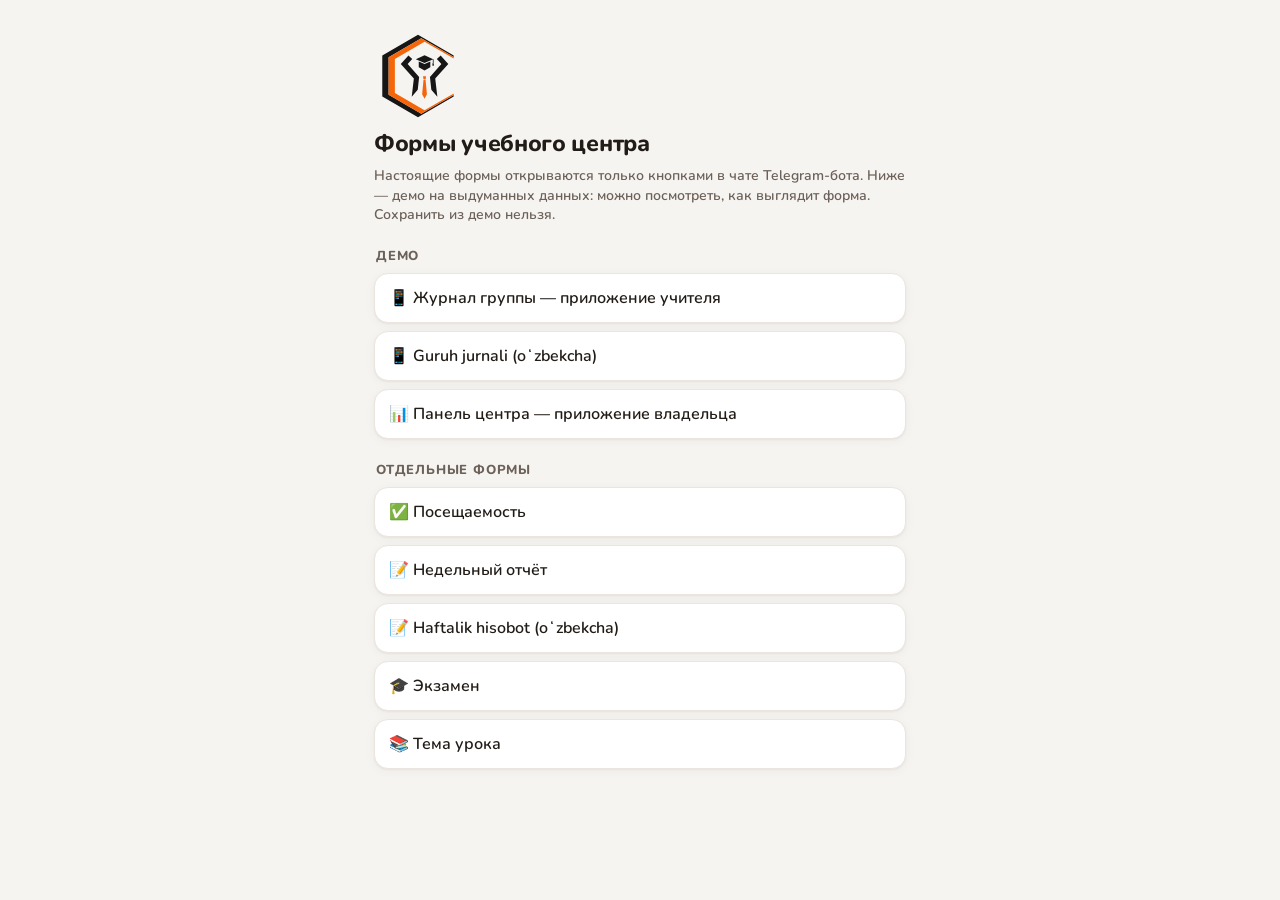
==== commit f6edabd3: "Center logo: vector mark, entry animation, icons, parent card The mark is traced from the artwork in" ====
--- a/docs/index.html
+++ b/docs/index.html
@@ -5,10 +5,17 @@
   <meta name="viewport" content="width=device-width, initial-scale=1">
   <meta name="robots" content="noindex">
   <title>Формы учебного центра</title>
+  <link rel="icon" href="./assets/logo.svg" type="image/svg+xml">
+  <link rel="alternate icon" href="./assets/logo-32.png" type="image/png">
+  <link rel="apple-touch-icon" href="./assets/logo-180.png">
   <link rel="stylesheet" href="assets/style.css">
 </head>
 <body>
 <main>
+  <picture class="landing-logo">
+    <source srcset="assets/logo-dark.svg" media="(prefers-color-scheme: dark)">
+    <img src="assets/logo.svg" alt="" width="96" height="96">
+  </picture>
   <h1>Формы учебного центра</h1>
   <p class="hint">Настоящие формы открываются только кнопками в чате Telegram-бота.
     Ниже — демо на выдуманных данных: можно посмотреть, как выглядит форма. Сохранить из демо нельзя.</p>
--- a/docs/assets/style.css
+++ b/docs/assets/style.css
@@ -1,6 +1,16 @@
 /*
  * Стили всех форм — в одном файле.
- * Стиль: крупные «объёмные» кнопки, скруглённые карточки, тёплая светло-оранжевая палитра.
+ * Стиль: строгий деловой — белые карточки с тонкой рамкой и мягкой тенью, оранжевый акцент,
+ * линейные иконки (SVG).
+ *
+ * На чём основан дизайн (коротко — подробнее в README, раздел «Дизайн и анимации»):
+ *  • контраст текста не ниже 4.5:1 (WCAG 2.2 AA) — поэтому кнопки тёмно-оранжевые, а серый текст темнее;
+ *  • кнопки и строки не ниже 44–48 px (Apple HIG, Material Design 3) — удобно пальцем;
+ *  • цвет никогда не единственный признак: рядом всегда текст или значок (WCAG 1.4.1);
+ *  • движение — по Material Design 3: появление 300–400 мс с «замедлением», уход 150–200 мс
+ *    с «ускорением»; анимации интерфейса 100–500 мс (Nielsen Norman Group); общий элемент
+ *    (аватар ученика) «перелетает» из списка в профиль — так видно, откуда пришёл экран;
+ *  • «Уменьшить движение» в телефоне выключает все анимации.
  * Все цвета и размеры — переменные ниже: их легко поменять под будущий дизайн из Figma.
  * Тёмная тема включается сама, если в Telegram тёмная тема.
  */
@@ -22,47 +32,67 @@
 
 :root {
   /* Палитра (светлая тема) */
-  --bg: #fff7ee;
+  --bg: #f6f4f1;
   --surface: #ffffff;
-  --surface-2: #fff1e2;
-  --line: #f2dfcb;
-  --line-strong: #e6cbb0;
-  --text: #3b2a1e;
-  --muted: #9a8572;
-
-  --accent: #ff9a3c;
-  --accent-dark: #e5761a;
-  --accent-soft: #ffe7cf;
+  --surface-2: #faf7f3;
+  --line: #ebe5de;
+  --line-strong: #d8cec3;
+  --text: #211c17;
+  --muted: #6b6158;
+
+  --accent: #ef8a2b;          /* декоративный: кольца, столбики, индикаторы */
+  --accent-dark: #a3530a;     /* текст на светлом */
+  --accent-soft: #fdf0e2;
   --accent-text: #ffffff;
-
-  --ok: #4dba6a;      --ok-dark: #369552;      --ok-soft: #dcf4e2;
-  --late: #ffc23d;    --late-dark: #dd9d12;    --late-soft: #fff1cc;
-  --absent: #ff7a6b;  --absent-dark: #df5546;  --absent-soft: #ffe2dd;
-  --excused: #5ab4f0; --excused-dark: #3a93cf; --excused-soft: #dbeffc;
+  --primary: #b85a0a;         /* главные кнопки: белый текст 4.7:1 */
+  --primary-press: #9e4d08;
+
+  --ok: #2f9e5b;      --ok-dark: #23784a;      --ok-soft: #e3f3e9;
+  --late: #e3a21a;    --late-dark: #8a5f00;    --late-soft: #fcf2da;
+  --absent: #df5a4b;  --absent-dark: #b8402f;  --absent-soft: #fbe6e2;
+  --excused: #3d8fd6; --excused-dark: #2a6fae; --excused-soft: #e3effa;
+  --lv0: #df5a4b; --lv1: #e3a21a; --lv2: #6fb84f; --lv3: #2f9e5b;
 
   /* Формы и размеры */
-  --radius: 16px;
-  --radius-sm: 12px;
-  --depth: 4px;               /* «толщина» объёмных кнопок */
-  --tap: 54px;                /* минимальная высота кнопки — удобно пальцем */
+  --radius: 14px;
+  --radius-sm: 10px;
+  --shadow: 0 1px 2px rgba(33, 28, 23, 0.05), 0 2px 12px rgba(33, 28, 23, 0.04);
+  --shadow-lg: 0 6px 28px rgba(33, 28, 23, 0.10);
+  --tap: 50px;                /* минимальная высота кнопки — удобно пальцем */
   --font: "Nunito", -apple-system, "Segoe UI", Roboto, Arial, sans-serif;
-  --size: 17px;
+  --size: 16px;
+
+  /* Движение (Material Design 3): кривые и длительности */
+  --ease: cubic-bezier(0.2, 0, 0, 1);              /* стандартная */
+  --ease-in: cubic-bezier(0.05, 0.7, 0.1, 1);      /* появление: быстро стартует, мягко садится */
+  --ease-out: cubic-bezier(0.3, 0, 0.8, 0.15);     /* уход: мягко стартует, быстро исчезает */
+  --ease-spring: cubic-bezier(0.34, 1.4, 0.64, 1); /* лёгкая «пружина» для отметок */
+  --d-xs: 100ms; --d-s: 150ms; --d-m: 300ms; --d-l: 400ms; --d-xl: 600ms;
 }
 
 html[data-theme="dark"] {
-  --bg: #1d1713;
-  --surface: #29211b;
-  --surface-2: #33291f;
-  --line: #3e3128;
-  --line-strong: #4d3d31;
-  --text: #f8ede3;
-  --muted: #b29e8b;
-  --accent-dark: #c9630f;
-  --accent-soft: #4a3220;
-  --ok-soft: #1f3b27;
-  --late-soft: #3f3418;
-  --absent-soft: #43231f;
-  --excused-soft: #1d3444;
+  --primary: #d9741a;
+  --primary-press: #c2650f;
+  --accent-dark: #f3a35a;
+  --late-dark: #e8b54a;
+  --ok-dark: #5cc488;
+  --absent-dark: #f08a7c;
+  --excused-dark: #79b4ea;
+  --bg: #17130f;
+  --surface: #221c17;
+  --surface-2: #2a231d;
+  --line: #352c24;
+  --line-strong: #4a3e33;
+  --text: #f4ece4;
+  --muted: #ad9f92;
+  --accent-dark: #e07b1f;
+  --accent-soft: #3a2a1c;
+  --ok-soft: #1c3526;
+  --late-soft: #3a3019;
+  --absent-soft: #3d221e;
+  --excused-soft: #1b3043;
+  --shadow: 0 1px 2px rgba(0, 0, 0, 0.3);
+  --shadow-lg: 0 6px 28px rgba(0, 0, 0, 0.4);
 }
 
 * { box-sizing: border-box; -webkit-tap-highlight-color: transparent; }
@@ -75,7 +105,7 @@
   font-family: var(--font);
   font-size: var(--size);
   font-weight: 600;
-  line-height: 1.35;
+  line-height: 1.4;
   -webkit-text-size-adjust: 100%;
 }
 
@@ -85,134 +115,149 @@
   padding: 14px 14px 110px; /* снизу место под кнопку Telegram */
 }
 
-h1 { font-size: 24px; font-weight: 900; margin: 2px 0 4px; letter-spacing: -0.2px; }
-h2 { font-size: 15px; font-weight: 800; margin: 20px 0 8px; color: var(--muted);
-     text-transform: uppercase; letter-spacing: 0.6px; }
+h1 { font-size: 23px; font-weight: 800; margin: 2px 0 4px; letter-spacing: -0.3px; }
+h2 { font-size: 13px; font-weight: 800; margin: 22px 2px 8px; color: var(--muted);
+     text-transform: uppercase; letter-spacing: 0.8px; }
 p { margin: 6px 0; }
 
 .hint { color: var(--muted); font-size: 14px; font-weight: 600; }
 .hidden { display: none !important; }
+.grow { flex: 1; min-width: 0; }
+.center { text-align: center; }
 .ok { color: var(--ok-dark); }
 .warn { color: var(--late-dark); }
 .bad { color: var(--absent-dark); }
-
-/* ---------- шапка ---------- */
+.footer { margin-top: 18px; }
+.link { border: 0; background: none; color: var(--accent-dark); font: inherit; font-weight: 800; font-size: 14px;
+        cursor: pointer; padding: 4px 0; }
+.h2row { display: flex; align-items: baseline; justify-content: space-between; }
+.h2row h2 { margin-bottom: 8px; }
+.empty-state { text-align: center; color: var(--muted); font-weight: 700; padding: 22px 12px;
+               border: 1.5px dashed var(--line-strong); border-radius: var(--radius); margin: 8px 0; }
+
+/* ---------- иконки ---------- */
+.ic { width: 22px; height: 22px; flex: none; display: inline-block; vertical-align: middle; }
+.ic svg { width: 100%; height: 100%; display: block; }
+.ic-sm { width: 16px; height: 16px; }
+.ic-lg { width: 26px; height: 26px; }
+
+/* ---------- шапка формы ---------- */
 .topbar { display: flex; align-items: center; gap: 10px; margin-bottom: 12px; }
 .topbar .grow { flex: 1; min-width: 0; }
 .group-chip {
   display: inline-flex; align-items: center; gap: 6px;
-  padding: 4px 12px; border-radius: 999px;
+  padding: 3px 10px; border-radius: 999px;
   background: var(--accent-soft); color: var(--accent-dark);
-  font-weight: 800; font-size: 14px;
+  font-weight: 800; font-size: 13px;
 }
 .icon-btn {
-  width: 44px; height: 44px; flex: none;
-  border: 2px solid var(--line); border-bottom-width: var(--depth); border-radius: var(--radius-sm);
-  background: var(--surface); color: var(--muted);
-  font: inherit; font-size: 22px; font-weight: 900; cursor: pointer;
-}
-.icon-btn:active { transform: translateY(2px); border-bottom-width: 2px; }
+  width: 40px; height: 40px; flex: none; display: inline-flex; align-items: center; justify-content: center;
+  border: 1px solid var(--line); border-radius: var(--radius-sm);
+  background: var(--surface); color: var(--text); box-shadow: var(--shadow);
+  font: inherit; font-size: 20px; font-weight: 800; cursor: pointer;
+}
+.icon-btn:active { transform: scale(0.96); }
 
 /* ---------- полоса прогресса ---------- */
 .progress {
-  position: relative; height: 16px; border-radius: 999px;
+  position: relative; height: 8px; border-radius: 999px;
   background: var(--line); overflow: hidden;
 }
 .progress > span {
   position: absolute; left: 0; top: 0; bottom: 0;
   border-radius: 999px; background: var(--accent);
-  transition: width 0.35s ease;
-}
-.progress > span::after { /* блик сверху полосы */
-  content: ""; position: absolute; left: 8px; right: 8px; top: 4px; height: 4px;
-  border-radius: 999px; background: rgba(255, 255, 255, 0.35);
-}
-.progress-label { display: flex; justify-content: space-between; font-size: 14px; color: var(--muted);
-                  font-weight: 800; margin: 6px 2px 0; }
+  transition: width 0.5s cubic-bezier(.2,.8,.2,1);
+}
+.progress-label { display: flex; justify-content: space-between; font-size: 13px; color: var(--muted);
+                  font-weight: 700; margin: 6px 2px 0; }
 
 /* ---------- карточки ---------- */
 .card {
   background: var(--surface);
-  border: 2px solid var(--line); border-bottom-width: var(--depth);
+  border: 1px solid var(--line);
   border-radius: var(--radius);
+  box-shadow: var(--shadow);
   padding: 14px;
   margin-bottom: 10px;
 }
-.card.soft { background: var(--surface-2); }
+.card.soft { background: var(--surface-2); box-shadow: none; }
 .row { display: flex; justify-content: space-between; align-items: center; gap: 8px;
-       padding: 6px 0; border-bottom: 2px solid var(--line); }
+       padding: 6px 0; border-bottom: 1px solid var(--line); }
 .row:last-child { border-bottom: 0; }
 .row .label { flex: 1; }
 .row .value { text-align: right; font-weight: 800; }
 
-/* ---------- объёмные кнопки ---------- */
+/* ---------- кнопки ---------- */
 .btn {
   display: flex; align-items: center; justify-content: center; gap: 8px;
   width: 100%; min-height: var(--tap);
   padding: 10px 16px;
-  border: 0; border-bottom: var(--depth) solid var(--accent-dark); border-radius: var(--radius);
-  background: var(--accent); color: var(--accent-text);
-  font: inherit; font-weight: 900; font-size: 16px; letter-spacing: 0.6px; text-transform: uppercase;
-  cursor: pointer; transition: transform 0.06s;
-}
-.btn:active { transform: translateY(2px); border-bottom-width: 2px; margin-bottom: 2px; }
+  border: 0; border-radius: 12px;
+  background: var(--primary); color: var(--accent-text);
+  box-shadow: inset 0 -2px 0 rgba(0, 0, 0, 0.14), 0 2px 8px rgba(184, 90, 10, 0.22);
+  font: inherit; font-weight: 800; font-size: 16px;
+  cursor: pointer; transition: transform var(--d-m) var(--ease-in), background var(--d-s) var(--ease);
+}
+.btn:active { transform: scale(0.97); background: var(--primary-press); transition-duration: var(--d-xs); }
 .btn.ghost {
-  background: var(--surface); color: var(--accent-dark);
-  border: 2px solid var(--line); border-bottom-width: var(--depth);
-}
-.btn.small { min-height: 42px; font-size: 14px; width: auto; padding: 6px 14px; }
-.btn[disabled] { background: var(--line); border-bottom-color: var(--line-strong); color: var(--muted); }
+  background: var(--surface); color: var(--text);
+  border: 1px solid var(--line-strong); box-shadow: none;
+}
+.btn.small { min-height: 40px; font-size: 14px; width: auto; padding: 6px 14px; }
+.btn[disabled] { background: var(--line); color: var(--muted); box-shadow: none; }
+.btn-row { display: flex; gap: 8px; margin-top: 14px; }
+.btn-row .btn { flex: 1; }
 
 /* ---------- выбор (вариант ответа, ученик, дата) ---------- */
 .choice {
   display: flex; align-items: center; gap: 12px;
   width: 100%; min-height: var(--tap);
-  padding: 10px 14px; margin-bottom: 10px;
+  padding: 10px 14px; margin-bottom: 8px;
   background: var(--surface); color: var(--text);
-  border: 2px solid var(--line); border-bottom-width: var(--depth); border-radius: var(--radius);
+  border: 1px solid var(--line); border-radius: var(--radius); box-shadow: var(--shadow);
   font: inherit; text-align: left; cursor: pointer;
-  transition: transform 0.06s, background 0.15s, border-color 0.15s;
-}
-.choice:active { transform: translateY(2px); border-bottom-width: 2px; margin-bottom: 12px; }
+  transition: transform 0.08s, background 0.15s, border-color 0.15s;
+}
+.choice:active { transform: scale(0.99); }
 a.choice { text-decoration: none; }
 .choice.selected {
-  background: var(--accent-soft); border-color: var(--accent); border-bottom-color: var(--accent-dark);
-  color: var(--text);
+  background: var(--accent-soft); border-color: var(--accent);
+  box-shadow: 0 0 0 1px var(--accent) inset;
 }
 .choice .grow { flex: 1; min-width: 0; }
-.choice .sub { display: block; font-size: 13px; color: var(--muted); font-weight: 700; }
+.choice .sub { display: block; font-size: 13px; color: var(--muted); font-weight: 600; }
 .choice.missing { animation: shake 0.35s; border-color: var(--absent); }
+.choice.current { opacity: 0.55; }
+.choice.muted { opacity: 0.6; cursor: default; }
 
 /* «сигнал» 0–3: четыре столбика разной высоты */
-.bars { display: inline-flex; align-items: flex-end; gap: 3px; height: 22px; flex: none; }
-.bars i { display: block; width: 6px; border-radius: 3px; background: var(--line-strong); }
-.bars i:nth-child(1) { height: 7px; } .bars i:nth-child(2) { height: 12px; }
-.bars i:nth-child(3) { height: 17px; } .bars i:nth-child(4) { height: 22px; }
+.bars { display: inline-flex; align-items: flex-end; gap: 2px; height: 16px; flex: none; }
+.bars i { display: block; width: 4px; border-radius: 2px; background: var(--line-strong); }
+.bars i:nth-child(1) { height: 5px; } .bars i:nth-child(2) { height: 8px; }
+.bars i:nth-child(3) { height: 12px; } .bars i:nth-child(4) { height: 16px; }
 .bars.v0 i:nth-child(-n+1), .bars.v1 i:nth-child(-n+2),
 .bars.v2 i:nth-child(-n+3), .bars.v3 i:nth-child(-n+4) { background: var(--accent); }
 
 /* аватар с первой буквой имени */
 .avatar {
-  width: 40px; height: 40px; flex: none; border-radius: 50%;
+  width: 38px; height: 38px; flex: none; border-radius: 50%;
   display: flex; align-items: center; justify-content: center;
-  font-weight: 900; font-size: 18px; color: #fff;
-  border-bottom: 3px solid rgba(0, 0, 0, 0.15);
+  font-weight: 800; font-size: 16px; color: #fff;
 }
 
 /* пилюля статуса */
 .pill {
   flex: none; display: inline-flex; align-items: center; justify-content: center;
-  min-width: 108px; padding: 7px 10px; border-radius: 999px;
-  font-size: 13px; font-weight: 900; letter-spacing: 0.3px; text-transform: uppercase;
-  border-bottom: 3px solid transparent;
-}
-.pill.present { background: var(--ok); border-bottom-color: var(--ok-dark); color: #fff; }
-.pill.late    { background: var(--late); border-bottom-color: var(--late-dark); color: #4a3500; }
-.pill.absent  { background: var(--absent); border-bottom-color: var(--absent-dark); color: #fff; }
-.pill.excused { background: var(--excused); border-bottom-color: var(--excused-dark); color: #fff; }
+  min-width: 100px; padding: 6px 10px; border-radius: 999px;
+  font-size: 12px; font-weight: 800; letter-spacing: 0.2px;
+}
+.pill.present { background: var(--ok); color: #fff; }
+.pill.late    { background: var(--late); color: #3a2900; }
+.pill.absent  { background: var(--absent); color: #fff; }
+.pill.excused { background: var(--excused); color: #fff; }
 .pill.done    { background: var(--ok-soft); color: var(--ok-dark); min-width: 0; }
-.pill.saved   { background: var(--surface-2); color: var(--muted); min-width: 0; }
-.pill.empty   { background: transparent; color: var(--muted); min-width: 0; border: 2px dashed var(--line-strong); }
+.pill.saved   { background: var(--surface-2); color: var(--muted); min-width: 0; border: 1px solid var(--line); }
+.pill.empty   { background: transparent; color: var(--muted); min-width: 0; border: 1.5px dashed var(--line-strong); }
 
 .student.present { border-color: var(--line); }
 .student.late    { background: var(--late-soft); }
@@ -220,508 +265,887 @@
 .student.excused { background: var(--excused-soft); }
 
 /* ---------- даты ---------- */
-.dates { display: flex; gap: 8px; overflow-x: auto; padding: 2px 2px 8px; margin: 0 -2px;
-         scrollbar-width: none; }
+.dates { display: flex; gap: 8px; overflow-x: auto; padding: 2px 2px 8px; margin: 0 -2px; scrollbar-width: none; }
 .dates::-webkit-scrollbar { display: none; }
 .date {
-  flex: none; min-width: 64px; padding: 8px 6px 6px;
-  border: 2px solid var(--line); border-bottom-width: var(--depth); border-radius: var(--radius-sm);
+  flex: none; min-width: 60px; padding: 8px 6px 6px;
+  border: 1px solid var(--line); border-radius: var(--radius-sm); box-shadow: var(--shadow);
   background: var(--surface); color: var(--text); font: inherit; text-align: center; cursor: pointer;
 }
-.date b { display: block; font-size: 20px; font-weight: 900; }
+.date b { display: block; font-size: 19px; font-weight: 800; }
 .date small { display: block; font-size: 11px; color: var(--muted); font-weight: 800; text-transform: uppercase; }
 .date .dot { display: block; height: 6px; margin-top: 3px; }
-.date .dot::after { content: ""; display: inline-block; width: 6px; height: 6px; border-radius: 50%;
-                    background: transparent; }
+.date .dot::after { content: ""; display: inline-block; width: 6px; height: 6px; border-radius: 50%; background: transparent; }
 .date.lesson .dot::after { background: var(--accent); }
 .date.saved .dot::after { background: var(--ok); }
-.date.selected { background: var(--accent); border-color: var(--accent); border-bottom-color: var(--accent-dark);
-                 color: #fff; }
+.date.selected { background: var(--accent); border-color: var(--accent); color: #fff; }
 .date.selected small { color: rgba(255, 255, 255, 0.85); }
 .date.selected .dot::after { background: #fff; }
 
-/* ---------- сегменты (переключатель недели) ---------- */
+/* ---------- сегменты ---------- */
 .segments { display: flex; gap: 8px; }
 .segments .choice { margin-bottom: 0; justify-content: center; text-align: center; padding: 8px; }
 .segments .choice .sub { text-align: center; }
-
-/* ---------- плитки-счётчики ---------- */
+.seg { display: flex; padding: 3px; gap: 3px; border-radius: 12px; background: var(--line); }
+.seg button { flex: 1; min-height: 40px; border: 0; border-radius: 9px; background: transparent; color: var(--muted);
+              font: inherit; font-size: 14px; font-weight: 800; cursor: pointer; }
+.seg button.on { background: var(--surface); color: var(--text); box-shadow: var(--shadow); }
+
+/* ---------- плитки-счётчики (посещаемость) ---------- */
 .stats { display: grid; grid-template-columns: repeat(4, 1fr); gap: 6px; margin: 10px 0; }
-.stat { border-radius: var(--radius-sm); padding: 8px 4px; text-align: center; border-bottom: 3px solid transparent; }
-.stat b { display: block; font-size: 22px; font-weight: 900; }
+.stat { border-radius: var(--radius-sm); padding: 8px 4px; text-align: center; }
+.stat b { display: block; font-size: 21px; font-weight: 800; }
 .stat small { display: block; font-size: 11px; font-weight: 800; text-transform: uppercase; letter-spacing: 0.3px; }
-.stat.present { background: var(--ok-soft); color: var(--ok-dark); border-bottom-color: var(--ok); }
-.stat.late    { background: var(--late-soft); color: var(--late-dark); border-bottom-color: var(--late); }
-.stat.absent  { background: var(--absent-soft); color: var(--absent-dark); border-bottom-color: var(--absent); }
-.stat.excused { background: var(--excused-soft); color: var(--excused-dark); border-bottom-color: var(--excused); }
+.stat.present { background: var(--ok-soft); color: var(--ok-dark); }
+.stat.late    { background: var(--late-soft); color: var(--late-dark); }
+.stat.absent  { background: var(--absent-soft); color: var(--absent-dark); }
+.stat.excused { background: var(--excused-soft); color: var(--excused-dark); }
 
 /* ---------- фразы и комментарий ---------- */
-.chips { display: flex; flex-wrap: wrap; gap: 8px; margin: 8px 0; }
+.chips { display: flex; flex-wrap: wrap; gap: 6px; margin: 8px 0; }
 .chip {
-  padding: 8px 12px; border-radius: 999px;
-  border: 2px solid var(--line); border-bottom-width: 3px;
+  padding: 7px 12px; border-radius: 999px;
+  border: 1px solid var(--line-strong);
   background: var(--surface); color: var(--text);
-  font: inherit; font-size: 14px; font-weight: 800; cursor: pointer;
-}
-.chip:active { transform: translateY(1px); }
+  font: inherit; font-size: 13px; font-weight: 700; cursor: pointer;
+}
+.chip:active { transform: scale(0.97); }
+.chip.on { background: var(--accent); border-color: var(--accent); color: #fff; }
 textarea, input[type="text"] {
-  width: 100%; min-height: 84px; resize: vertical;
-  padding: 12px; border-radius: var(--radius);
-  border: 2px solid var(--line); background: var(--surface); color: var(--text);
+  width: 100%; min-height: 80px; resize: vertical;
+  padding: 12px; border-radius: 12px;
+  border: 1px solid var(--line-strong); background: var(--surface); color: var(--text);
   font: inherit; font-weight: 600;
 }
 input[type="text"] { min-height: var(--tap); }
-textarea:focus, input:focus { outline: none; border-color: var(--accent); }
-.counter-line { display: flex; justify-content: space-between; font-size: 13px; color: var(--muted);
-                font-weight: 800; margin-top: 4px; }
-
-/* ---------- вопрос ---------- */
+textarea:focus, input:focus { outline: none; border-color: var(--accent); box-shadow: 0 0 0 3px var(--accent-soft); }
+.counter-line { display: flex; justify-content: space-between; font-size: 12px; color: var(--muted);
+                font-weight: 700; margin-top: 4px; }
+
+/* ---------- вопрос (старый вид, экзамен) ---------- */
 .question { margin-top: 18px; }
-.question h3 { font-size: 18px; font-weight: 900; margin: 0 0 8px; display: flex; align-items: center; gap: 8px; }
-.question h3 .num {
-  width: 28px; height: 28px; border-radius: 50%; flex: none;
-  display: inline-flex; align-items: center; justify-content: center;
-  background: var(--accent-soft); color: var(--accent-dark); font-size: 14px;
-}
-.badge { display: inline-block; padding: 2px 8px; border-radius: 8px; font-size: 12px; font-weight: 900;
-         background: var(--surface-2); color: var(--muted); text-transform: uppercase; }
-
-.student-head { display: flex; align-items: center; gap: 12px; margin: 14px 0 4px; }
-.student-head .avatar { width: 56px; height: 56px; font-size: 26px; }
-.student-name { font-size: 26px; font-weight: 900; line-height: 1.1; }
-
-/* ---------- всплывающая похвала / ошибки ---------- */
+.question h3 { font-size: 17px; font-weight: 800; margin: 0 0 8px; display: flex; align-items: center; gap: 8px; }
+.num { width: 24px; height: 24px; border-radius: 50%; flex: none; display: inline-flex; align-items: center;
+       justify-content: center; background: var(--accent-soft); color: var(--accent-dark); font-size: 12px; font-weight: 800; }
+.badge { display: inline-block; padding: 2px 8px; border-radius: 6px; font-size: 11px; font-weight: 800;
+         background: var(--surface-2); color: var(--muted); text-transform: uppercase; border: 1px solid var(--line); }
+
+.student-head { display: flex; align-items: center; gap: 12px; margin: 12px 0 6px; }
+.student-head .avatar { width: 52px; height: 52px; font-size: 22px; }
+.student-name { font-size: 24px; font-weight: 800; line-height: 1.1; }
+
+/* ---------- всплывающие сообщения ---------- */
 .toast {
-  position: fixed; left: 12px; right: 12px; bottom: 16px; z-index: 10;
+  position: fixed; left: 12px; right: 12px; bottom: 16px; z-index: 30;
   max-width: 536px; margin: 0 auto;
-  padding: 14px 16px; border-radius: var(--radius);
-  background: var(--ok-soft); color: var(--ok-dark);
-  border: 2px solid var(--ok); border-bottom-width: var(--depth);
-  font-weight: 900; text-align: center;
+  padding: 13px 16px; border-radius: 12px;
+  background: var(--text); color: var(--bg); box-shadow: var(--shadow-lg);
+  font-weight: 800; text-align: center;
   animation: pop 0.25s ease-out;
 }
-.toast.bad { background: var(--absent-soft); color: var(--absent-dark); border-color: var(--absent); }
-.error-box { background: var(--absent-soft); color: var(--absent-dark); border-radius: var(--radius);
-             padding: 12px 14px; margin-bottom: 10px; font-weight: 800; }
+.toast.bad { background: var(--absent-dark); color: #fff; }
+.error-box { background: var(--absent-soft); color: var(--absent-dark); border-radius: 12px;
+             padding: 12px 14px; margin-bottom: 10px; font-weight: 700; }
 
 /* кнопка «Сохранить», если форма открыта не в Telegram (просмотр/демо) */
 .save-bar { position: fixed; left: 0; right: 0; bottom: 0; padding: 10px 14px 14px;
             background: linear-gradient(transparent, var(--bg) 30%); z-index: 9; }
 .save-bar .btn { max-width: 532px; margin: 0 auto; }
+body.with-tabs:not(.in-form) .save-bar { bottom: calc(64px + env(safe-area-inset-bottom)); }
 
 /* старый класс тестовой формы этапа 0 */
 .counter { position: sticky; bottom: 0; padding: 10px 12px; background: var(--bg);
-           border-top: 2px solid var(--line); font-size: 15px; }
-
-@keyframes pop { from { transform: scale(0.9); opacity: 0; } to { transform: scale(1); opacity: 1; } }
-@keyframes shake {
-  0%, 100% { transform: translateX(0); } 25% { transform: translateX(-6px); } 75% { transform: translateX(6px); }
-}
-
-/* ================= приложение группы (app/) и панель центра (owner/) ================= */
-
-/* ---------- появление экранов и элементов ---------- */
-.screen { animation: screenIn 0.32s cubic-bezier(.2,.8,.2,1); }
-.rise { animation: rise 0.42s cubic-bezier(.2,.8,.2,1) both; }
-@keyframes screenIn { from { opacity: 0; transform: translateY(10px); } to { opacity: 1; transform: none; } }
-@keyframes rise { from { opacity: 0; transform: translateY(14px) scale(0.98); } to { opacity: 1; transform: none; } }
-@keyframes bob { 0%, 100% { transform: translateY(0); } 50% { transform: translateY(-4px); } }
-@keyframes blink { 0%, 92%, 100% { transform: scaleY(1); } 95% { transform: scaleY(0.1); } }
-@keyframes pulse { 0% { transform: scale(1); opacity: 0.55; } 100% { transform: scale(1.75); opacity: 0; } }
-@keyframes wiggle { 0%, 100% { transform: rotate(0); } 25% { transform: rotate(-8deg); } 75% { transform: rotate(8deg); } }
-@keyframes pop2 { 0% { transform: scale(0.6); } 60% { transform: scale(1.12); } 100% { transform: scale(1); } }
+           border-top: 1px solid var(--line); font-size: 15px; }
+
+/* ---------- анимации ---------- */
+@keyframes pop { from { transform: scale(0.94); opacity: 0; } to { transform: scale(1); opacity: 1; } }
+@keyframes shake { 0%, 100% { transform: translateX(0); } 25% { transform: translateX(-5px); } 75% { transform: translateX(5px); } }
+@keyframes screenIn { from { opacity: 0; transform: translateY(8px); } to { opacity: 1; transform: none; } }
+@keyframes rise { from { opacity: 0; transform: translateY(10px); } to { opacity: 1; transform: none; } }
+@keyframes pulse { 0% { transform: scale(1); opacity: 0.5; } 100% { transform: scale(1.6); opacity: 0; } }
+@keyframes tick { 0% { transform: scale(0.7); } 60% { transform: scale(1.08); } 100% { transform: scale(1); } }
+@keyframes bump { 0% { transform: scale(1); } 40% { transform: scale(1.18); } 100% { transform: scale(1); } }
+@keyframes inRight { from { opacity: 0; transform: translateX(28px); } to { opacity: 1; transform: none; } }
+@keyframes inLeft { from { opacity: 0; transform: translateX(-28px); } to { opacity: 1; transform: none; } }
+@keyframes outLeft { to { opacity: 0; transform: translateX(-20px); } }
+@keyframes outRight { to { opacity: 0; transform: translateX(20px); } }
+@keyframes fadeIn { from { opacity: 0; } to { opacity: 1; } }
+@keyframes fadeOut { to { opacity: 0; } }
+@keyframes throughIn { from { opacity: 0; transform: scale(0.985); } to { opacity: 1; transform: none; } }
+@keyframes sheetUp { from { transform: translateY(100%); } to { transform: none; } }
 @keyframes shimmer { from { background-position: -200px 0; } to { background-position: 200px 0; } }
+
+/* Экран без View Transitions (старые телефоны): новый экран просто «въезжает» */
+.screen { animation: screenIn var(--d-m) var(--ease-in); }
+.screen.enter-push { animation: inRight var(--d-l) var(--ease-in); }
+.screen.enter-pop { animation: inLeft var(--d-l) var(--ease-in); }
+.screen.enter-tab { animation: throughIn var(--d-m) var(--ease-in); }
+.screen.enter-none { animation: none; }
+.rise { animation: rise var(--d-l) var(--ease-in) both; }
+
+/* View Transitions API: снимок старого экрана уходит, новый приходит; нижнее меню не двигается */
+::view-transition-old(root), ::view-transition-new(root) { animation-duration: var(--d-m); }
+html[data-nav="push"]::view-transition-old(root) { animation: var(--d-s) var(--ease-out) both outLeft; }
+html[data-nav="push"]::view-transition-new(root) { animation: var(--d-l) var(--ease-in) 60ms both inRight; }
+html[data-nav="pop"]::view-transition-old(root) { animation: var(--d-s) var(--ease-out) both outRight; }
+html[data-nav="pop"]::view-transition-new(root) { animation: var(--d-l) var(--ease-in) 60ms both inLeft; }
+html[data-nav="tab"]::view-transition-old(root) { animation: 90ms var(--ease-out) both fadeOut; }
+html[data-nav="tab"]::view-transition-new(root) { animation: 210ms var(--ease-in) 90ms both throughIn; }
+::view-transition-group(hero-av), ::view-transition-group(hero-name) { animation-duration: var(--d-l);
+  animation-timing-function: var(--ease); }
+::view-transition-old(tabbar) { display: none; }
+::view-transition-new(tabbar) { animation: none; }
+.tabbar { view-transition-name: tabbar; }
+
 @media (prefers-reduced-motion: reduce) {
   *, *::before, *::after { animation: none !important; transition: none !important; }
-}
-
-.center { text-align: center; }
-.grow { flex: 1; min-width: 0; }
-.footer { margin-top: 18px; }
-.link { border: 0; background: none; color: var(--accent-dark); font: inherit; font-weight: 900; font-size: 14px;
-        cursor: pointer; padding: 4px 0; }
-.h2row { display: flex; align-items: baseline; justify-content: space-between; }
-.h2row h2 { margin-bottom: 8px; }
-.empty-state { text-align: center; color: var(--muted); font-weight: 800; padding: 22px 10px;
-               border: 2px dashed var(--line-strong); border-radius: var(--radius); margin: 8px 0; }
+  ::view-transition-group(*), ::view-transition-old(*), ::view-transition-new(*) { animation: none !important; }
+}
+
+/* ================= приложение группы (app/) и панель центра (owner/) ================= */
 
 /* ---------- нижнее меню ---------- */
-body.with-tabs main { padding-bottom: 96px; }
+body.with-tabs main { padding-bottom: 92px; }
 .tabbar {
   position: fixed; left: 0; right: 0; bottom: 0; z-index: 8;
-  display: flex; justify-content: center; gap: 4px;
-  padding: 8px 10px calc(10px + env(safe-area-inset-bottom));
-  background: var(--surface); border-top: 2px solid var(--line);
-  box-shadow: 0 -6px 20px rgba(120, 70, 20, 0.06);
+  display: flex; justify-content: center;
+  padding: 6px 8px calc(8px + env(safe-area-inset-bottom));
+  background: var(--surface); border-top: 1px solid var(--line);
 }
 .tab {
-  position: relative; flex: 1; max-width: 130px;
+  position: relative; flex: 1; max-width: 120px;
   display: flex; flex-direction: column; align-items: center; gap: 2px;
-  padding: 6px 4px; border: 0; border-radius: 16px; background: transparent;
-  color: var(--muted); font: inherit; font-size: 12px; font-weight: 900; cursor: pointer;
-  transition: background 0.2s, color 0.2s;
-}
-.tab-icon { font-size: 22px; line-height: 1; filter: grayscale(0.7); opacity: 0.75; transition: transform 0.25s; }
-.tab.active { background: var(--accent-soft); color: var(--accent-dark); }
-.tab.active .tab-icon { filter: none; opacity: 1; animation: pop2 0.35s; }
-.tab-dot { position: absolute; top: 2px; right: 18%; min-width: 18px; height: 18px; padding: 0 5px;
-           border-radius: 9px; background: var(--absent); color: #fff; font-size: 11px;
+  padding: 6px 4px 4px; border: 0; background: transparent;
+  color: var(--muted); font: inherit; font-size: 11px; font-weight: 800; cursor: pointer;
+}
+.tab .ic { width: 24px; height: 24px; }
+.tab { transition: color var(--d-s) var(--ease); min-height: 48px; }
+.tab .ic { transition: transform var(--d-m) var(--ease-spring); }
+.tab.active { color: var(--accent-dark); }
+.tab.active .ic { transform: translateY(-1px) scale(1.06); }
+.tabs-inner { position: relative; display: flex; width: 100%; max-width: 560px; }
+/* индикатор активной вкладки скользит между вкладками */
+.tab-ind { position: absolute; top: -7px; left: 0; height: 3px; border-radius: 0 0 3px 3px; background: var(--accent);
+           transition: transform var(--d-l) var(--ease), width var(--d-l) var(--ease); pointer-events: none; }
+.tab-dot { position: absolute; top: 0; right: 24%; min-width: 17px; height: 17px; padding: 0 5px;
+           border-radius: 9px; background: var(--absent); color: #fff; font-size: 10px;
            display: flex; align-items: center; justify-content: center; }
 
 .hubbar { max-width: 560px; margin: 0 auto; padding: 10px 14px 0; }
 .hubbar button {
-  border: 0; background: var(--accent-soft); color: var(--accent-dark);
-  padding: 8px 14px; border-radius: 999px; font: inherit; font-weight: 900; font-size: 14px; cursor: pointer;
+  display: inline-flex; align-items: center; gap: 6px;
+  border: 1px solid var(--line); background: var(--surface); color: var(--text); box-shadow: var(--shadow);
+  padding: 7px 12px; border-radius: 999px; font: inherit; font-weight: 800; font-size: 13px; cursor: pointer;
 }
 
 /* ---------- шапка группы ---------- */
 .hero2 {
-  position: relative; overflow: hidden; display: flex; gap: 10px; align-items: center;
-  padding: 18px 16px; margin-bottom: 14px; border-radius: 26px;
-  border-bottom: 5px solid var(--accent-dark);
-  background: radial-gradient(circle at 85% 15%, rgba(255,255,255,0.28) 0 60px, transparent 61px),
-              radial-gradient(circle at 8% 110%, rgba(255,255,255,0.16) 0 70px, transparent 71px),
-              linear-gradient(135deg, #ffb75e 0%, var(--accent) 55%, #ff8424 100%);
+  position: relative; overflow: hidden; display: flex; gap: 12px; align-items: center;
+  padding: 18px 16px; margin-bottom: 12px; border-radius: 18px;
+  background: linear-gradient(135deg, #f49a45 0%, #e9771c 100%);
+  box-shadow: 0 8px 24px rgba(233, 119, 28, 0.25);
   color: #fff;
 }
-.hero-left { flex: 1; min-width: 0; }
-.hero2 small { display: block; font-size: 13px; font-weight: 900; opacity: 0.92; text-transform: uppercase; letter-spacing: 0.7px; }
-.hero2 .title { font-size: 38px; font-weight: 1000; line-height: 1; margin: 2px 0 10px; letter-spacing: -0.5px;
-                text-shadow: 0 2px 0 rgba(160, 70, 0, 0.25); }
+.hero2::after { content: ""; position: absolute; right: -50px; top: -60px; width: 190px; height: 190px;
+                border-radius: 50%; border: 28px solid rgba(255,255,255,0.08); }
+.hero-left { flex: 1; min-width: 0; position: relative; z-index: 1; }
+.hero2 small { display: block; font-size: 12px; font-weight: 800; opacity: 0.9; text-transform: uppercase; letter-spacing: 0.9px; }
+.hero2 .title { font-size: 32px; font-weight: 800; line-height: 1.05; margin: 2px 0 10px; letter-spacing: -0.5px; }
 .hero-chips { display: flex; flex-wrap: wrap; gap: 6px; }
-.hchip { padding: 4px 10px; border-radius: 999px; background: rgba(255,255,255,0.22); font-size: 13px; font-weight: 900;
-         white-space: nowrap; }
-.hchip.exam.soon { background: #fff; color: var(--accent-dark); animation: wiggle 1.4s 0.6s 2; }
-.hchip.fire { background: rgba(255, 70, 20, 0.28); }
-.week-segs { display: flex; align-items: center; gap: 4px; margin-top: 12px; }
-.week-segs i { flex: 1; height: 8px; border-radius: 4px; background: rgba(255,255,255,0.3); }
-.week-segs i.on { background: #fff; }
-.week-segs i.now { background: #fff; box-shadow: 0 0 0 3px rgba(255,255,255,0.35); }
-.week-segs .flag { font-size: 14px; }
+.hchip { display: inline-flex; align-items: center; gap: 5px; padding: 4px 9px; border-radius: 8px;
+         background: rgba(255,255,255,0.18); font-size: 12px; font-weight: 800; white-space: nowrap; }
+.hchip .ic { width: 14px; height: 14px; }
+.hchip.soon { background: #fff; color: var(--accent-dark); }
+.week-segs { display: flex; align-items: center; gap: 3px; margin-top: 12px; }
+.week-segs i { flex: 1; height: 6px; border-radius: 3px; background: rgba(255,255,255,0.28); }
+.week-segs i.on { background: rgba(255,255,255,0.85); }
+.week-segs i.now { background: #fff; box-shadow: 0 0 0 2px rgba(255,255,255,0.35); }
+.week-segs .ic { width: 16px; height: 16px; margin-left: 4px; }
 
 .ring { position: relative; display: inline-flex; align-items: center; justify-content: center; flex: none; }
 .ring svg { position: absolute; inset: 0; }
 .ring .ring-bg { stroke: var(--line); }
 .ring .ring-fg { stroke: var(--accent); transition: stroke-dashoffset 1s cubic-bezier(.2,.8,.2,1); }
-.hero-ring .ring-bg { stroke: rgba(255,255,255,0.3); }
+.hero-ring { z-index: 1; margin-bottom: 14px; }
+.hero-ring .ring-bg { stroke: rgba(255,255,255,0.25); }
 .hero-ring .ring-fg { stroke: #fff; }
 .ring-mid { position: relative; display: flex; flex-direction: column; align-items: center; line-height: 1; }
-.ring-mid b { font-size: 28px; font-weight: 1000; }
-.ring-mid small { font-size: 12px; font-weight: 900; opacity: 0.9; text-transform: none; letter-spacing: 0; }
+.ring-mid b { font-size: 26px; font-weight: 800; }
+.ring-mid small { font-size: 11px; font-weight: 800; opacity: 0.9; text-transform: none; letter-spacing: 0; }
 .ring-cap { position: absolute; bottom: -18px; left: 50%; transform: translateX(-50%); white-space: nowrap;
-            font-size: 11px; font-weight: 900; opacity: 0.9; }
-.hero-ring { margin-bottom: 14px; }
-
-/* ---------- маскот ---------- */
-.mascot { display: inline-block; flex: none; }
-.mascot svg { overflow: visible; display: block; }
-.mascot .m-body { animation: bob 2.6s ease-in-out infinite; transform-origin: 50% 90%; }
-.mascot .m-skin { fill: #ff9a3c; }
-.mascot .m-shine { fill: url(#none); fill: rgba(255,255,255,0); stroke: rgba(255,255,255,0.35); stroke-width: 4;
-                   stroke-dasharray: 30 200; stroke-dashoffset: -150; }
-.mascot .m-leaf { fill: #4dba6a; }
-.mascot .m-cheek { fill: #ff7a6b; opacity: 0.45; }
-.mascot .m-eye { fill: #fff; }
-.mascot .m-pupil { fill: #3b2a1e; }
-.mascot .m-eyes { animation: blink 4s infinite; transform-origin: 50% 50px; }
-.mascot .m-mouth { fill: none; stroke: #3b2a1e; stroke-width: 4; stroke-linecap: round; }
-.mascot .m-mouth.open { fill: #7a2e12; stroke-width: 3; }
-.mascot .m-shadow { fill: rgba(0,0,0,0.08); }
-.mascot.mood-party .m-body { animation: bob 0.9s ease-in-out infinite; }
-.mascot.mood-worried .m-skin { fill: #ffad5c; }
+            font-size: 10px; font-weight: 800; opacity: 0.9; text-transform: uppercase; letter-spacing: 0.5px; }
+.ring-num { position: relative; font-size: 13px; font-weight: 800; }
 
 /* ---------- следующий шаг ---------- */
 .mission {
-  padding: 14px; margin-bottom: 6px; border-radius: 22px;
-  background: var(--surface); border: 2px solid var(--line); border-bottom-width: 5px;
-}
-.mission-top { display: flex; align-items: center; gap: 12px; margin-bottom: 12px; }
-.mission-top .grow { display: flex; flex-direction: column; gap: 2px; min-width: 0; }
-.mission small { font-size: 12px; font-weight: 900; color: var(--accent-dark); text-transform: uppercase; letter-spacing: 0.7px; }
-.mission b { font-size: 19px; font-weight: 1000; line-height: 1.15; }
-.mission span { font-size: 14px; color: var(--muted); font-weight: 700; }
-.mission .btn { animation: none; }
-.mission:only-child, .mission:not(:has(.btn)) .mission-top { margin-bottom: 0; }
+  display: flex; align-items: center; gap: 12px;
+  padding: 14px; margin-bottom: 4px; border-radius: var(--radius);
+  background: var(--surface); border: 1px solid var(--line); box-shadow: var(--shadow);
+  border-left: 4px solid var(--accent);
+}
+.mission.done { border-left-color: var(--ok); }
+.mission-ic { width: 44px; height: 44px; border-radius: 12px; flex: none; display: flex; align-items: center;
+              justify-content: center; background: var(--accent-soft); color: var(--accent-dark); }
+.mission.done .mission-ic { background: var(--ok-soft); color: var(--ok-dark); }
+.mission .grow { display: flex; flex-direction: column; gap: 1px; }
+.mission small { font-size: 11px; font-weight: 800; color: var(--muted); text-transform: uppercase; letter-spacing: 0.7px; }
+.mission b { font-size: 17px; font-weight: 800; line-height: 1.2; }
+.mission span.sub { font-size: 13px; color: var(--muted); font-weight: 600; }
+.mission .btn { width: auto; min-height: 40px; padding: 6px 14px; font-size: 14px; }
 
 /* ---------- быстрые действия ---------- */
-.quick { display: grid; grid-template-columns: repeat(3, minmax(0, 1fr)); gap: 10px; }
+.quick { display: grid; grid-template-columns: repeat(3, minmax(0, 1fr)); gap: 8px; }
 .qtile {
-  position: relative; display: flex; flex-direction: column; align-items: center; text-align: center; gap: 3px;
-  padding: 12px 6px 10px; min-height: 108px;
+  position: relative; display: flex; flex-direction: column; align-items: flex-start; text-align: left; gap: 2px;
+  padding: 12px 10px; min-height: 104px;
   background: var(--surface); color: var(--text);
-  border: 2px solid var(--line); border-bottom-width: 5px; border-radius: 20px;
-  font: inherit; cursor: pointer; transition: transform 0.08s;
-}
-.qtile:active { transform: translateY(3px); border-bottom-width: 2px; margin-top: 3px; min-height: 105px; }
-.qtile b { font-size: 14px; font-weight: 900; line-height: 1.1; }
-.qtile .sub { font-size: 12px; color: var(--muted); font-weight: 800; line-height: 1.15;
+  border: 1px solid var(--line); border-radius: var(--radius); box-shadow: var(--shadow);
+  font: inherit; cursor: pointer; transition: transform 0.08s, box-shadow 0.15s;
+}
+.qtile:active { transform: scale(0.97); }
+.qtile b { font-size: 14px; font-weight: 800; line-height: 1.15; margin-top: 6px; }
+.qtile .sub { font-size: 12px; color: var(--muted); font-weight: 600; line-height: 1.2;
               display: -webkit-box; -webkit-line-clamp: 2; -webkit-box-orient: vertical; overflow: hidden; }
-.qicon { width: 46px; height: 46px; border-radius: 16px; display: flex; align-items: center; justify-content: center;
-         font-size: 25px; margin-bottom: 4px; border-bottom: 3px solid rgba(0,0,0,0.08); }
-.qtile.orange .qicon { background: #ffe2c4; }
-.qtile.blue .qicon { background: #dbeffc; }
-.qtile.green .qicon { background: #dcf4e2; }
-.qtile.pink .qicon { background: #ffe0ec; }
-.qtile.yellow .qicon { background: #fff1cc; }
-.qtile.teal .qicon { background: #d6f5f1; }
+.qicon { width: 36px; height: 36px; border-radius: 10px; display: flex; align-items: center; justify-content: center; }
+.qicon .ic { width: 20px; height: 20px; }
+.qtile.orange .qicon { background: #fdeedd; color: #cc6c12; }
+.qtile.blue .qicon { background: #e3effa; color: #2a6fae; }
+.qtile.green .qicon { background: #e3f3e9; color: #23784a; }
+.qtile.pink .qicon { background: #fbe7ee; color: #b53d68; }
+.qtile.yellow .qicon { background: #fcf2da; color: #a87405; }
+.qtile.teal .qicon { background: #dff3f0; color: #1f7f73; }
+.qtile.violet .qicon { background: #eee7fb; color: #6a45b8; }
 html[data-theme="dark"] .qicon { background: var(--surface-2) !important; }
-.qtile:hover .qicon { animation: wiggle 0.4s; }
-.qtile .count, .tile .count {
-  position: absolute; top: 8px; right: 8px; min-width: 22px; height: 22px; padding: 0 6px;
-  border-radius: 11px; background: var(--absent); color: #fff; font-size: 12px; font-weight: 900;
-  display: flex; align-items: center; justify-content: center; border-bottom: 2px solid var(--absent-dark);
-  animation: pop2 0.4s 0.4s both;
+.count {
+  position: absolute; top: 8px; right: 8px; min-width: 20px; height: 20px; padding: 0 6px;
+  border-radius: 10px; background: var(--absent); color: #fff; font-size: 11px; font-weight: 800;
+  display: flex; align-items: center; justify-content: center;
 }
 
 /* ---------- строки подсказок ---------- */
 .hintrow {
   display: flex; align-items: center; gap: 10px; width: 100%; padding: 10px 12px; margin-bottom: 8px;
-  border-radius: var(--radius); border: 2px solid var(--line); border-bottom-width: 4px;
+  border-radius: var(--radius); border: 1px solid var(--line); box-shadow: var(--shadow);
   background: var(--surface); color: var(--text); font: inherit; text-align: left; cursor: pointer;
 }
-.hintrow.bad { border-left: 6px solid var(--late); }
-.hintrow.good { border-left: 6px solid var(--ok); }
+.hintrow.bad { border-left: 4px solid var(--late); }
+.hintrow.good { border-left: 4px solid var(--ok); }
 .hintrow .grow { display: flex; flex-direction: column; min-width: 0; }
-.hintrow b { font-size: 15px; font-weight: 900; }
-.hintrow .sub { font-size: 13px; color: var(--muted); font-weight: 700; }
-.hint-icon { font-size: 20px; }
-.hint-choice.good { border-left: 6px solid var(--ok); }
+.hintrow b { font-size: 14px; font-weight: 800; }
+.hintrow .sub { font-size: 12px; color: var(--muted); font-weight: 600; }
+.hint-icon { color: var(--late-dark); }
+.hintrow.good .hint-icon { color: var(--ok-dark); }
+.hint-choice.good { border-left: 4px solid var(--ok); }
 
 /* ---------- вкладки: заголовок, фильтры ---------- */
-.tabhead { display: flex; align-items: center; justify-content: space-between; gap: 8px; margin: 4px 0 10px; }
-.tabhead h1 { font-size: 28px; font-weight: 1000; margin: 0; }
+.tabhead { display: flex; align-items: center; justify-content: space-between; gap: 8px; margin: 4px 0 12px; }
+.tabhead h1 { font-size: 26px; font-weight: 800; margin: 0; }
 .subbar { display: flex; align-items: center; gap: 10px; margin-bottom: 12px; }
-.subbar h1 { margin: 0; font-size: 22px; overflow: hidden; text-overflow: ellipsis; white-space: nowrap; }
-.filters { display: flex; gap: 8px; overflow-x: auto; margin: 0 -14px 12px; padding: 2px 14px 6px; scrollbar-width: none; }
+.subbar h1 { margin: 0; font-size: 21px; overflow: hidden; text-overflow: ellipsis; white-space: nowrap; }
+.filters { display: flex; gap: 6px; overflow-x: auto; margin: 0 -14px 12px; padding: 2px 14px 4px; scrollbar-width: none; }
 .filters::-webkit-scrollbar { display: none; }
-.fchip { flex: none; padding: 8px 14px; border-radius: 999px; border: 2px solid var(--line); border-bottom-width: 3px;
-         background: var(--surface); color: var(--muted); font: inherit; font-size: 14px; font-weight: 900; cursor: pointer; }
+.fchip { flex: none; padding: 7px 13px; border-radius: 999px; border: 1px solid var(--line-strong);
+         background: var(--surface); color: var(--muted); font: inherit; font-size: 13px; font-weight: 800; cursor: pointer; }
 .fchip.on { background: var(--text); border-color: var(--text); color: var(--bg); }
 
 /* ---------- список учеников ---------- */
 .srow {
-  display: flex; align-items: center; gap: 12px; width: 100%; padding: 10px 12px; margin-bottom: 10px;
-  background: var(--surface); color: var(--text); border: 2px solid var(--line); border-bottom-width: 4px;
-  border-radius: 20px; font: inherit; text-align: left; cursor: pointer; transition: transform 0.08s;
-}
-.srow:active { transform: translateY(2px); }
+  display: flex; align-items: center; gap: 12px; width: 100%; padding: 10px 12px; margin-bottom: 8px;
+  background: var(--surface); color: var(--text); border: 1px solid var(--line); box-shadow: var(--shadow);
+  border-radius: var(--radius); font: inherit; text-align: left; cursor: pointer; transition: transform 0.08s;
+}
+.srow:active { transform: scale(0.99); }
 .srow .grow { display: flex; flex-direction: column; gap: 4px; min-width: 0; }
-.srow b { font-size: 16px; font-weight: 900; }
+.srow b { font-size: 15px; font-weight: 800; }
 .meta { display: flex; flex-wrap: wrap; gap: 4px; }
-.mini-chip { padding: 2px 8px; border-radius: 8px; background: var(--surface-2); color: var(--muted);
-             font-size: 12px; font-weight: 900; white-space: nowrap; }
-.mini-chip.ok { background: var(--ok-soft); color: var(--ok-dark); }
-.mini-chip.todo { background: transparent; border: 1.5px dashed var(--line-strong); }
-.mini-chip.warn { background: var(--late-soft); color: var(--late-dark); }
-.mini-chip.star { background: #fff1cc; color: #a77300; }
+.mini-chip { display: inline-flex; align-items: center; gap: 3px; padding: 2px 7px; border-radius: 6px;
+             background: var(--surface-2); color: var(--muted); border: 1px solid var(--line);
+             font-size: 11px; font-weight: 800; white-space: nowrap; }
+.mini-chip .ic { width: 12px; height: 12px; }
+.mini-chip.ok { background: var(--ok-soft); color: var(--ok-dark); border-color: transparent; }
+.mini-chip.todo { background: transparent; border-style: dashed; border-color: var(--line-strong); }
+.mini-chip.warn { background: var(--late-soft); color: var(--late-dark); border-color: transparent; }
+.mini-chip.star { background: #fdf1cf; color: #976700; border-color: transparent; }
+.mini-chip.goal { background: var(--excused-soft); color: var(--excused-dark); border-color: transparent; }
 .sright { display: flex; flex-direction: column; align-items: flex-end; gap: 2px; flex: none; }
-.sright small { font-size: 13px; font-weight: 1000; color: var(--text); }
+.sright small { font-size: 13px; font-weight: 800; color: var(--text); }
 .spark .spark-line { stroke: var(--accent); }
 .spark .spark-dot { fill: var(--accent-dark); }
 
 .lvl-avatar { position: relative; flex: none; display: inline-flex; }
-.lvl-ring .avatar { width: calc(100% - 12px); height: calc(100% - 12px); font-size: 40%; border-bottom-width: 2px; }
+.lvl-ring .avatar { width: calc(100% - 10px); height: calc(100% - 10px); }
 .lvl-ring.lvhi .ring-fg { stroke: var(--ok); }
 .lvl-ring.lvmid .ring-fg { stroke: var(--accent); }
 .lvl-ring.lvlo .ring-fg { stroke: var(--absent); }
-.star-badge { position: absolute; right: -4px; bottom: -2px; font-size: 18px; animation: pop2 0.5s 0.3s both; }
+.star-badge { position: absolute; right: -3px; bottom: -2px; width: 20px; height: 20px; border-radius: 50%;
+              background: #f2b630; color: #fff; display: flex; align-items: center; justify-content: center;
+              box-shadow: 0 0 0 2px var(--surface); }
+.star-badge .ic { width: 12px; height: 12px; }
 
 /* ---------- профиль ---------- */
 .phead { display: flex; align-items: center; gap: 16px; margin: 4px 0 14px; }
 .phead .grow { display: flex; flex-direction: column; gap: 6px; }
 .pbig { display: flex; align-items: baseline; gap: 8px; }
-.pbig b { font-size: 40px; font-weight: 1000; line-height: 1; }
-.pbig span { color: var(--muted); font-weight: 900; }
-.ctitle { margin: 0 0 10px; font-size: 15px; font-weight: 900; color: var(--muted); text-transform: uppercase; letter-spacing: 0.5px; }
-.metric { display: flex; align-items: center; gap: 10px; padding: 7px 0; border-bottom: 2px solid var(--line); }
+.pbig b { font-size: 36px; font-weight: 800; line-height: 1; }
+.pbig span { color: var(--muted); font-weight: 700; }
+.ctitle { margin: 0 0 10px; font-size: 12px; font-weight: 800; color: var(--muted); text-transform: uppercase; letter-spacing: 0.8px; }
+.metric { display: flex; align-items: center; gap: 10px; padding: 7px 0; border-bottom: 1px solid var(--line); }
 .metric:last-child { border-bottom: 0; }
 .metric .grow { display: flex; flex-direction: column; min-width: 0; }
-.metric b { font-size: 15px; font-weight: 900; }
-.metric small { font-size: 12px; color: var(--muted); font-weight: 700; }
-.seg3 { display: flex; gap: 4px; flex: none; }
-.seg3 i { width: 26px; height: 12px; border-radius: 6px; background: var(--line); }
+.metric b { font-size: 14px; font-weight: 800; }
+.metric small { font-size: 12px; color: var(--muted); font-weight: 600; }
+.seg3 { display: flex; gap: 3px; flex: none; }
+.seg3 i { width: 22px; height: 8px; border-radius: 4px; background: var(--line); }
 .seg3 i.on { background: var(--accent); }
 .station-card { display: flex; flex-direction: column; gap: 4px; }
-.station-card b { font-size: 18px; font-weight: 1000; }
+.station-card b { font-size: 17px; font-weight: 800; }
 .station-card .btn { margin-top: 10px; }
 .profile > .btn { margin-top: 6px; }
 
 /* столбики по неделям */
 .cols { display: flex; align-items: flex-end; gap: 6px; height: 120px; padding-top: 4px; }
 .cols .col { flex: 1; height: 100%; display: flex; flex-direction: column; justify-content: flex-end; align-items: center; gap: 4px; }
-.cols .col i { width: 100%; max-width: 30px; border-radius: 8px 8px 4px 4px; background: var(--accent-soft);
-               border-bottom: 3px solid var(--line-strong); transition: height 0.7s cubic-bezier(.2,.8,.2,1); }
-.cols .col.now i { background: var(--accent); border-bottom-color: var(--accent-dark); }
-.cols .col.none i { background: transparent; border: 2px dashed var(--line-strong); }
-.cols small { font-size: 11px; color: var(--muted); font-weight: 900; }
+.cols .col i { width: 100%; max-width: 28px; border-radius: 6px 6px 3px 3px; background: var(--accent-soft);
+               transition: height 0.7s cubic-bezier(.2,.8,.2,1); }
+.cols .col.now i { background: var(--accent); }
+.cols .col.none i { background: transparent; border: 1.5px dashed var(--line-strong); }
+.cols small { font-size: 10px; color: var(--muted); font-weight: 800; }
+.cols .colval { color: var(--text); }
 
 /* ---------- итоги ---------- */
 .big-stat { display: flex; align-items: center; gap: 10px; }
 .big-stat .grow { display: flex; flex-direction: column; }
-.bignum { font-size: 46px; font-weight: 1000; line-height: 1.05; }
-.delta { font-size: 14px; font-weight: 900; color: var(--muted); }
+.bignum { font-size: 42px; font-weight: 800; line-height: 1.05; letter-spacing: -1px; }
+.delta { font-size: 13px; font-weight: 800; color: var(--muted); }
 .delta.up { color: var(--ok-dark); }
 .delta.down { color: var(--absent-dark); }
+.big-ic { width: 52px; height: 52px; border-radius: 14px; display: flex; align-items: center; justify-content: center;
+          background: var(--accent-soft); color: var(--accent-dark); }
+.big-ic .ic { width: 28px; height: 28px; }
 .qbar { display: grid; grid-template-columns: minmax(0, 42%) 1fr auto; align-items: center; gap: 10px; padding: 6px 0; }
-.qname { font-size: 14px; font-weight: 800; overflow: hidden; text-overflow: ellipsis; white-space: nowrap; }
-.qtrack { height: 12px; border-radius: 6px; background: var(--line); overflow: hidden; }
-.qtrack i { display: block; height: 100%; width: 0; border-radius: 6px;
-            background: linear-gradient(90deg, #ffc27e, var(--accent)); transition: width 0.8s cubic-bezier(.2,.8,.2,1); }
-.qval { font-size: 13px; font-weight: 1000; min-width: 52px; text-align: right; }
+.qname { font-size: 13px; font-weight: 700; overflow: hidden; text-overflow: ellipsis; white-space: nowrap; }
+.qtrack { height: 8px; border-radius: 4px; background: var(--line); overflow: hidden; }
+.qtrack i { display: block; height: 100%; width: 0; border-radius: 4px; background: var(--accent);
+            transition: width 0.8s cubic-bezier(.2,.8,.2,1); }
+.qval { font-size: 12px; font-weight: 800; min-width: 50px; text-align: right; }
 .qval.up { color: var(--ok-dark); } .qval.down { color: var(--absent-dark); }
+.qbar.zero { opacity: 0.45; }
 .two { display: grid; grid-template-columns: minmax(0, 1fr) minmax(0, 1fr); gap: 10px; }
 .two .card { margin-bottom: 0; }
 .people .person { display: flex; align-items: center; gap: 8px; width: 100%; padding: 6px 0; border: 0;
                   background: none; color: var(--text); font: inherit; text-align: left; cursor: pointer; }
-.people .person .avatar { width: 32px; height: 32px; font-size: 14px; }
-.people .person .grow { font-size: 14px; font-weight: 800; min-width: 0; overflow: hidden; text-overflow: ellipsis; white-space: nowrap; }
-.people .person small { font-weight: 1000; }
-.people.good { border-top: 5px solid var(--ok); }
-.people.bad { border-top: 5px solid var(--late); }
+.people .person .avatar { width: 30px; height: 30px; font-size: 13px; }
+.people .person .grow { font-size: 13px; font-weight: 700; min-width: 0; overflow: hidden; text-overflow: ellipsis; white-space: nowrap; }
+.people .person small { font-weight: 800; }
+.people.good { border-top: 3px solid var(--ok); }
+.people.bad { border-top: 3px solid var(--late); }
 @media (max-width: 360px) { .two { grid-template-columns: 1fr; } .quick { grid-template-columns: repeat(2, 1fr); } }
 
 /* ---------- карта-путь ---------- */
 .path { position: relative; display: flex; flex-direction: column; align-items: center; padding: 6px 0 20px; }
 .section-banner {
-  align-self: stretch; display: flex; flex-direction: column; padding: 12px 16px; margin: 14px 0 18px;
-  border-radius: 18px; color: #fff; border-bottom: 4px solid rgba(0,0,0,0.15);
-  background: linear-gradient(135deg, #ffb75e, var(--accent));
-}
-.section-banner.kids { background: linear-gradient(135deg, #7fd0ff, #3fa2e6); }
-.section-banner.main { background: linear-gradient(135deg, #ffb75e, #ff8a2a); }
-.section-banner.cefr { background: linear-gradient(135deg, #8ee39f, #3fae5c); }
-.section-banner.ielts { background: linear-gradient(135deg, #c9a2ff, #9a63e6); }
-.section-banner b { font-size: 18px; font-weight: 1000; }
-button.section-banner { border: 0; border-bottom: 4px solid rgba(0,0,0,0.15); font: inherit; text-align: left; cursor: pointer; }
-.section-banner.collapsed { opacity: 0.75; margin-bottom: 8px; }
+  align-self: stretch; display: flex; flex-direction: column; padding: 12px 14px; margin: 12px 0 16px;
+  border-radius: var(--radius); background: var(--surface); border: 1px solid var(--line); box-shadow: var(--shadow);
+  border-left: 5px solid var(--accent); color: var(--text);
+}
+.section-banner.kids { border-left-color: #3d8fd6; }
+.section-banner.main { border-left-color: var(--accent); }
+.section-banner.cefr { border-left-color: var(--ok); }
+.section-banner.ielts { border-left-color: #7b52c9; }
+.section-banner b { font-size: 16px; font-weight: 800; }
+.section-banner small { font-size: 12px; font-weight: 700; color: var(--muted); }
+button.section-banner { font: inherit; text-align: left; cursor: pointer; }
+.section-banner.collapsed { opacity: 0.8; margin-bottom: 8px; }
 .mini-node { display: flex; align-items: center; justify-content: space-between; gap: 10px; align-self: stretch;
-             padding: 8px 12px; margin-bottom: 8px; border-radius: 14px; border: 2px solid var(--line);
-             background: var(--surface); color: var(--text); font: inherit; font-weight: 900; cursor: pointer; }
+             padding: 8px 12px; margin-bottom: 8px; border-radius: 12px; border: 1px solid var(--line);
+             background: var(--surface); color: var(--text); font: inherit; font-weight: 800; cursor: pointer; }
 .mini-node .avstack { margin-top: 0; }
-.section-banner small { font-size: 13px; font-weight: 800; opacity: 0.95; }
-.fork-banner { align-self: stretch; text-align: center; font-weight: 900; color: var(--muted); padding: 8px;
-               border: 2px dashed var(--line-strong); border-radius: 14px; margin-top: 10px; }
-.pnode { position: relative; display: flex; flex-direction: column; align-items: center; margin: 4px 0 14px; }
+.fork-banner { align-self: stretch; text-align: center; font-weight: 800; color: var(--muted); padding: 8px; font-size: 13px;
+               border: 1.5px dashed var(--line-strong); border-radius: 12px; margin-top: 10px; }
+.pnode { position: relative; display: flex; flex-direction: column; align-items: center; margin: 4px 0 12px; }
 .pbtn {
-  position: relative; width: 70px; height: 64px; border-radius: 50%; border: 0; cursor: pointer;
-  background: var(--line); border-bottom: 7px solid var(--line-strong); color: var(--muted);
-  font: inherit; font-size: 24px; font-weight: 1000; transition: transform 0.08s;
-}
-.pbtn:active { transform: translateY(4px); border-bottom-width: 3px; }
-.pnode.done .pbtn { background: var(--accent); border-bottom-color: var(--accent-dark); color: #fff; }
-.pnode.current .pbtn { width: 84px; height: 76px; background: linear-gradient(160deg, #ffc277, var(--accent));
-                       border-bottom-color: var(--accent-dark); color: #fff; font-size: 30px;
-                       box-shadow: 0 0 0 6px var(--accent-soft); }
-.picon { position: relative; z-index: 1; }
-.pulse { position: absolute; inset: 0; border-radius: 50%; border: 4px solid var(--accent); animation: pulse 1.8s infinite; }
-.plabel { display: flex; flex-direction: column; align-items: center; margin-top: 6px; text-align: center; }
-.plabel b { font-size: 15px; font-weight: 1000; }
+  position: relative; width: 58px; height: 58px; border-radius: 50%; cursor: pointer;
+  background: var(--surface); border: 2px solid var(--line-strong); color: var(--muted);
+  font: inherit; font-size: 18px; font-weight: 800; box-shadow: var(--shadow); transition: transform 0.08s;
+  display: flex; align-items: center; justify-content: center;
+}
+.pbtn:active { transform: scale(0.95); }
+.pnode.done .pbtn { background: var(--accent); border-color: var(--accent); color: #fff; }
+.pnode.current .pbtn { width: 72px; height: 72px; background: var(--accent); border: 4px solid var(--surface); color: #fff;
+                       box-shadow: 0 0 0 3px var(--accent), 0 8px 20px rgba(239, 138, 43, 0.35); }
+.picon { position: relative; z-index: 1; display: flex; }
+.picon .ic { width: 24px; height: 24px; }
+.pulse { position: absolute; inset: -6px; border-radius: 50%; border: 3px solid var(--accent); animation: pulse 2s infinite; }
+.plabel { display: flex; flex-direction: column; align-items: center; margin-top: 6px; text-align: center; max-width: 200px; }
+.plabel b { font-size: 14px; font-weight: 800; }
+.plabel small { font-size: 11px; color: var(--muted); font-weight: 600; }
 .pnode.future .plabel b { color: var(--muted); }
-.flag-chip { margin-top: 4px; padding: 3px 10px; border-radius: 999px; background: var(--text); color: var(--bg);
-             font-size: 12px; font-weight: 900; animation: pop2 0.5s 0.5s both; }
+.flag-chip { display: inline-flex; align-items: center; gap: 4px; margin-top: 4px; padding: 3px 9px; border-radius: 999px;
+             background: var(--text); color: var(--bg); font-size: 11px; font-weight: 800; }
+.flag-chip .ic { width: 12px; height: 12px; }
 .avstack { display: flex; margin-top: 6px; }
-.avstack .avatar { width: 28px; height: 28px; font-size: 13px; margin-left: -8px; border: 2px solid var(--bg); }
+.avstack .avatar { width: 26px; height: 26px; font-size: 11px; margin-left: -7px; border: 2px solid var(--bg); }
 .avstack .avatar:first-child { margin-left: 0; }
-.avatar.more { background: var(--text) !important; color: var(--bg); font-size: 11px; }
+.avatar.more { background: var(--text) !important; color: var(--bg); font-size: 10px; }
 
 /* ---------- прочее ---------- */
-.choice.current { opacity: 0.6; }
-.choice.muted { opacity: 0.6; cursor: default; }
-.sticky-note { position: sticky; bottom: 10px; z-index: 2; box-shadow: 0 8px 24px rgba(120,70,20,0.12); }
+.sticky-note { position: sticky; bottom: 10px; z-index: 2; box-shadow: var(--shadow-lg); }
 .cards-intro { display: flex; gap: 12px; align-items: center; }
-.big-emoji { font-size: 40px; animation: wiggle 1.2s 0.4s 2; }
-.mark { width: 30px; height: 30px; flex: none; border-radius: 10px; border: 2px solid var(--line-strong);
-        display: flex; align-items: center; justify-content: center; font-weight: 900; color: #fff; }
-.choice.selected .mark { background: var(--ok); border-color: var(--ok-dark); animation: pop2 0.3s; }
+.cards-intro .big-ic { width: 44px; height: 44px; }
+.mark { width: 26px; height: 26px; flex: none; border-radius: 8px; border: 1.5px solid var(--line-strong);
+        display: flex; align-items: center; justify-content: center; color: #fff; }
+.mark .ic { width: 16px; height: 16px; }
+.choice.selected .mark { background: var(--ok); border-color: var(--ok); animation: tick 0.25s; }
 .confetti { position: fixed; inset: 0; pointer-events: none; z-index: 50; }
-.hints .mascot { display: block; margin: 20px auto 0; }
-
-/* старые плитки (формы по отдельности) */
+
+/* старые плитки */
 .tiles { display: grid; grid-template-columns: repeat(2, minmax(0, 1fr)); gap: 10px; }
-.tile {
-  position: relative; display: flex; flex-direction: column; align-items: flex-start; gap: 4px;
-  min-height: 112px; padding: 14px; background: var(--surface); color: var(--text);
-  border: 2px solid var(--line); border-bottom-width: var(--depth); border-radius: 20px;
-  font: inherit; text-align: left; cursor: pointer;
-}
-
-/* ================= недельный отчёт: компактный выбор уровня ================= */
-.qcard { background: var(--surface); border: 2px solid var(--line); border-bottom-width: 4px; border-radius: 18px;
-         padding: 12px; margin-bottom: 10px; transition: border-color 0.2s; }
+
+/* ================= недельный отчёт ================= */
+/* экран настроек */
+.wk-hero { padding: 16px; border-radius: 16px; background: var(--surface); border: 1px solid var(--line);
+           box-shadow: var(--shadow); margin-bottom: 12px; }
+.wk-hero h1 { margin: 0; }
+.wk-hero .sub { color: var(--muted); font-size: 13px; font-weight: 700; }
+.step-title { display: flex; align-items: center; gap: 8px; margin: 20px 2px 8px; }
+.step-title .n { width: 22px; height: 22px; border-radius: 50%; background: var(--text); color: var(--bg);
+                 font-size: 12px; font-weight: 800; display: flex; align-items: center; justify-content: center; flex: none; }
+.step-title b { font-size: 15px; font-weight: 800; }
+.step-title small { margin-left: auto; color: var(--muted); font-size: 12px; font-weight: 700; }
+.opt-cards { display: grid; grid-template-columns: repeat(2, minmax(0, 1fr)); gap: 8px; }
+.opt-cards.one { grid-template-columns: 1fr; }
+.opt-card {
+  position: relative; display: flex; flex-direction: column; align-items: flex-start; gap: 4px; text-align: left;
+  padding: 12px; border-radius: var(--radius); border: 1px solid var(--line); background: var(--surface);
+  box-shadow: var(--shadow); color: var(--text); font: inherit; cursor: pointer; transition: border-color 0.15s, background 0.15s;
+}
+.opt-card .oc-ic { width: 34px; height: 34px; border-radius: 10px; display: flex; align-items: center; justify-content: center;
+                   background: var(--surface-2); color: var(--muted); margin-bottom: 4px; }
+.opt-card b { font-size: 14px; font-weight: 800; line-height: 1.2; }
+.opt-card span.d { font-size: 12px; color: var(--muted); font-weight: 600; line-height: 1.3; }
+.opt-card .radio { position: absolute; top: 12px; right: 12px; width: 18px; height: 18px; border-radius: 50%;
+                   border: 2px solid var(--line-strong); }
+.opt-card.on { border-color: var(--accent); background: var(--accent-soft); box-shadow: 0 0 0 1px var(--accent) inset; }
+.opt-card.on .oc-ic { background: var(--accent); color: #fff; }
+.opt-card.on .radio { border-color: var(--accent); background: radial-gradient(var(--accent) 0 4px, transparent 5px); }
+.tchips { display: flex; flex-wrap: wrap; gap: 6px; }
+.tchip { display: inline-flex; align-items: center; gap: 6px; padding: 8px 12px; border-radius: 10px;
+         border: 1px solid var(--line-strong); background: var(--surface); color: var(--muted);
+         font: inherit; font-size: 13px; font-weight: 800; cursor: pointer; }
+.tchip .ic { width: 14px; height: 14px; }
+.tchip.on { background: var(--text); border-color: var(--text); color: var(--bg); }
+.tchip.locked { cursor: default; opacity: 0.85; }
+.draft-banner { display: flex; align-items: center; gap: 10px; padding: 12px; border-radius: var(--radius);
+                background: var(--excused-soft); color: var(--excused-dark); font-weight: 700; font-size: 14px; margin-bottom: 10px; }
+.draft-banner .grow { display: flex; flex-direction: column; }
+.draft-banner .btn { width: auto; min-height: 36px; padding: 4px 12px; font-size: 13px; background: var(--excused);
+                     box-shadow: none; }
+.pick-list .choice { min-height: 44px; padding: 6px 12px; }
+.summary-line { display: flex; flex-wrap: wrap; gap: 6px; margin: 12px 0 4px; }
+
+/* выбор уровня */
+.qcard { background: var(--surface); border: 1px solid var(--line); box-shadow: var(--shadow); border-radius: var(--radius);
+         padding: 12px; margin-bottom: 8px; transition: border-color 0.2s; }
 .qcard.missing { border-color: var(--absent); animation: shake 0.35s; }
-.qcard.answered { border-color: var(--line); }
 .qhead { display: flex; align-items: center; gap: 8px; margin-bottom: 10px; }
-.qhead b { font-size: 16px; font-weight: 900; flex: 1; }
-.qhead .num { width: 26px; height: 26px; border-radius: 50%; flex: none; display: inline-flex; align-items: center;
-              justify-content: center; background: var(--accent-soft); color: var(--accent-dark); font-size: 13px; font-weight: 900; }
+.qhead b { font-size: 15px; font-weight: 800; flex: 1; }
 .qcard.answered .num { background: var(--ok); color: #fff; }
-.opt-tag { font-size: 11px; font-weight: 900; color: var(--muted); text-transform: uppercase; }
-.levels { display: grid; grid-template-columns: repeat(4, 1fr); gap: 6px; }
-.levels.with-skip { grid-template-columns: repeat(4, 1fr) 0.7fr; }
+.opt-tag { font-size: 10px; font-weight: 800; color: var(--muted); text-transform: uppercase; letter-spacing: 0.5px; }
+.levels { display: grid; grid-template-columns: repeat(4, 1fr); gap: 0; border: 1px solid var(--line-strong);
+          border-radius: 11px; overflow: hidden; }
+.levels.with-skip { grid-template-columns: repeat(4, 1fr) 0.6fr; }
 .lv {
-  display: flex; flex-direction: column; align-items: center; justify-content: center; gap: 4px;
-  min-height: 52px; padding: 6px 2px; border-radius: 14px; cursor: pointer;
-  background: var(--surface); border: 2px solid var(--line); border-bottom-width: 4px;
-  font: inherit; color: var(--muted); transition: transform 0.08s, background 0.15s;
-}
-.lv:active { transform: translateY(2px); border-bottom-width: 2px; }
-.lv .bars { height: 18px; }
-.lv .bars i { width: 5px; }
-.lv small { font-size: 11px; font-weight: 900; }
-.lv.sel { color: #fff; animation: pop2 0.25s; }
-.lv.sel .bars i { background: rgba(255,255,255,0.5); }
+  display: flex; flex-direction: column; align-items: center; justify-content: center; gap: 3px;
+  min-height: 52px; padding: 6px 2px; cursor: pointer; border: 0; border-right: 1px solid var(--line);
+  background: var(--surface); font: inherit; color: var(--muted); transition: background 0.15s, color 0.15s;
+}
+.lv:last-child { border-right: 0; }
+.lv small { font-size: 11px; font-weight: 800; }
+.lv.sel { color: #fff; }
+.lv.sel .bars i { background: rgba(255,255,255,0.45); }
 .lv.sel .bars.v0 i:nth-child(-n+1), .lv.sel .bars.v1 i:nth-child(-n+2),
 .lv.sel .bars.v2 i:nth-child(-n+3), .lv.sel .bars.v3 i:nth-child(-n+4) { background: #fff; }
-.lv.l0.sel { background: var(--absent); border-color: var(--absent-dark); }
-.lv.l1.sel { background: var(--late); border-color: var(--late-dark); color: #4a3500; }
-.lv.l2.sel { background: #8fd16a; border-color: #5fae3b; }
-.lv.l3.sel { background: var(--ok); border-color: var(--ok-dark); }
-.lv.skip { font-size: 18px; font-weight: 900; }
-.lv.skip.sel { background: var(--muted); border-color: var(--text); }
-.answer-text { margin-top: 8px; min-height: 20px; font-size: 14px; font-weight: 800; color: var(--text); }
-.answer-text.empty { color: var(--muted); font-weight: 700; }
-.star-toggle { display: flex; align-items: center; gap: 12px; width: 100%; padding: 12px 14px; margin: 14px 0 4px;
-               border-radius: 18px; border: 2px dashed #f2c94c; background: transparent; color: var(--text);
-               font: inherit; font-weight: 900; text-align: left; cursor: pointer; }
-.star-toggle .s { font-size: 28px; filter: grayscale(1); opacity: 0.5; transition: transform 0.3s; }
-.star-toggle.on { background: #fff4d1; border-style: solid; border-bottom-width: 4px; }
-html[data-theme="dark"] .star-toggle.on { background: #3f3418; }
-.star-toggle.on .s { filter: none; opacity: 1; animation: pop2 0.4s; }
-.star-toggle small { display: block; color: var(--muted); font-size: 12px; font-weight: 700; }
-.quick-fill { margin: 4px 0 10px; }
+.lv.l0.sel { background: var(--lv0); } .lv.l1.sel { background: var(--lv1); }
+.lv.l2.sel { background: var(--lv2); } .lv.l3.sel { background: var(--lv3); }
+.lv.skip { font-size: 16px; font-weight: 800; background: var(--surface-2); }
+.lv.skip.sel { background: var(--muted); }
+.answer-text { margin-top: 8px; min-height: 18px; font-size: 13px; font-weight: 700; color: var(--text); }
+.answer-text.empty { color: var(--muted); font-weight: 600; }
+
+/* режим «по навыкам» */
+.skill-head { padding: 14px; border-radius: var(--radius); background: var(--surface); border: 1px solid var(--line);
+              box-shadow: var(--shadow); margin-bottom: 10px; }
+.skill-head .kicker { font-size: 11px; font-weight: 800; color: var(--accent-dark); text-transform: uppercase; letter-spacing: 0.8px; }
+.skill-head h2 { all: unset; display: block; font-size: 22px; font-weight: 800; margin: 2px 0 8px; }
+.legend-lv { display: grid; grid-template-columns: 1fr 1fr; gap: 4px 10px; }
+.legend-lv span { display: flex; align-items: center; gap: 6px; font-size: 12px; color: var(--muted); font-weight: 600; }
+.legend-lv i { width: 10px; height: 10px; border-radius: 3px; flex: none; }
+.bulk { display: flex; gap: 6px; margin: 0 0 10px; overflow-x: auto; scrollbar-width: none; }
+.bulk .chip { flex: none; }
+.srow-lv { display: flex; align-items: center; gap: 10px; padding: 8px 10px; margin-bottom: 6px;
+           border-radius: 12px; background: var(--surface); border: 1px solid var(--line); }
+.srow-lv .avatar { width: 32px; height: 32px; font-size: 14px; }
+.srow-lv .grow b { font-size: 14px; font-weight: 800; display: block; }
+.srow-lv .grow small { font-size: 11px; color: var(--muted); font-weight: 600; display: block;
+                       overflow: hidden; text-overflow: ellipsis; white-space: nowrap; }
+.lvb { display: flex; border: 1px solid var(--line-strong); border-radius: 9px; overflow: hidden; flex: none; }
+.lvb button { width: 34px; height: 34px; border: 0; border-right: 1px solid var(--line); background: var(--surface);
+              display: flex; align-items: center; justify-content: center; cursor: pointer; padding: 0; }
+.lvb button:last-child { border-right: 0; }
+.lvb button.sel.l0 { background: var(--lv0); } .lvb button.sel.l1 { background: var(--lv1); }
+.lvb button.sel.l2 { background: var(--lv2); } .lvb button.sel.l3 { background: var(--lv3); }
+.lvb button.sel .bars i { background: rgba(255,255,255,0.45); }
+.lvb button.sel .bars.v0 i:nth-child(-n+1), .lvb button.sel .bars.v1 i:nth-child(-n+2),
+.lvb button.sel .bars.v2 i:nth-child(-n+3), .lvb button.sel .bars.v3 i:nth-child(-n+4) { background: #fff; }
+.lvb button.skip { font-weight: 800; color: var(--muted); width: 28px; background: var(--surface-2); }
+.lvb button.skip.sel { background: var(--muted); color: #fff; }
+.steps { display: flex; gap: 4px; margin: 8px 0 12px; }
+.steps i { flex: 1; height: 5px; border-radius: 3px; background: var(--line); }
+.steps i.on { background: var(--accent); }
+.steps i.now { background: var(--accent-dark); }
+
+/* звезда, цель */
+.star-toggle { display: flex; align-items: center; gap: 12px; width: 100%; padding: 12px 14px; margin: 12px 0 4px;
+               border-radius: var(--radius); border: 1px solid var(--line); background: var(--surface); box-shadow: var(--shadow);
+               color: var(--text); font: inherit; font-weight: 800; text-align: left; cursor: pointer; }
+.star-toggle .s { width: 36px; height: 36px; border-radius: 10px; display: flex; align-items: center; justify-content: center;
+                  background: var(--surface-2); color: var(--line-strong); transition: background 0.2s, color 0.2s; }
+.star-toggle.on { border-color: #f2b630; background: #fff8e4; }
+html[data-theme="dark"] .star-toggle.on { background: #3a3019; }
+.star-toggle.on .s { background: #f2b630; color: #fff; animation: tick 0.3s; }
+.star-toggle small { display: block; color: var(--muted); font-size: 12px; font-weight: 600; }
+.goal-box { padding: 12px; border-radius: var(--radius); border: 1px solid var(--line); background: var(--surface);
+            box-shadow: var(--shadow); margin: 8px 0 4px; }
+.goal-box .gh { display: flex; align-items: center; gap: 8px; margin-bottom: 8px; }
+.goal-box .gh b { font-size: 14px; font-weight: 800; }
+.goal-box .gh small { color: var(--muted); font-size: 12px; font-weight: 600; margin-left: auto; }
+.gchips { display: flex; flex-wrap: wrap; gap: 6px; }
+.gchip { padding: 7px 11px; border-radius: 9px; border: 1px solid var(--line-strong); background: var(--surface);
+         color: var(--text); font: inherit; font-size: 13px; font-weight: 700; cursor: pointer; text-align: left; }
+.gchip.on { background: var(--excused); border-color: var(--excused); color: #fff; }
 
 /* ================= панель центра (owner/) ================= */
 .kpis { display: grid; grid-template-columns: repeat(4, minmax(0, 1fr)); gap: 8px; margin-bottom: 4px; }
-.kpi { display: flex; flex-direction: column; align-items: center; padding: 10px 4px; border-radius: 18px;
-       background: var(--surface); border: 2px solid var(--line); border-bottom-width: 4px; text-align: center; }
-.kpi-icon { font-size: 20px; }
-.kpi b { font-size: 22px; font-weight: 1000; line-height: 1.1; }
-.kpi small { font-size: 11px; color: var(--muted); font-weight: 900; }
-.cols .colval { font-size: 10px; color: var(--text); }
-.stack-bar { display: flex; height: 18px; border-radius: 9px; overflow: hidden; background: var(--line); }
+.kpi { display: flex; flex-direction: column; align-items: flex-start; padding: 10px; border-radius: var(--radius);
+       background: var(--surface); border: 1px solid var(--line); box-shadow: var(--shadow); }
+.kpi-icon { color: var(--accent-dark); }
+.kpi-icon .ic { width: 18px; height: 18px; }
+.kpi b { font-size: 21px; font-weight: 800; line-height: 1.1; margin-top: 4px; }
+.kpi small { font-size: 11px; color: var(--muted); font-weight: 700; }
+.stack-bar { display: flex; height: 12px; border-radius: 6px; overflow: hidden; background: var(--line); }
 .stack-bar i { display: block; height: 100%; transition: width 0.8s; }
-.g0 { background: var(--absent); } .g1 { background: var(--late); } .g2 { background: #8fd16a; } .g3 { background: var(--ok); }
-.legend { display: flex; flex-wrap: wrap; gap: 6px 12px; margin-top: 8px; font-size: 12px; font-weight: 800; color: var(--muted); }
+.g0 { background: var(--lv0); } .g1 { background: var(--lv1); } .g2 { background: var(--lv2); } .g3 { background: var(--lv3); }
+.legend { display: flex; flex-wrap: wrap; gap: 6px 12px; margin-top: 8px; font-size: 12px; font-weight: 700; color: var(--muted); }
 .legend span { display: inline-flex; align-items: center; gap: 4px; }
 .legend i { width: 10px; height: 10px; border-radius: 3px; display: inline-block; }
 .legend + .error-box { margin-top: 10px; margin-bottom: 0; }
 .people .person { cursor: default; }
-.pname { display: block; font-size: 14px; font-weight: 900; }
-.psub { display: block; font-size: 12px; color: var(--muted); font-weight: 700; line-height: 1.2; }
-.ring-num { position: relative; font-size: 13px; font-weight: 1000; }
-.gcard { padding: 12px 14px; margin-bottom: 10px; border-radius: 20px; background: var(--surface);
-         border: 2px solid var(--line); border-bottom-width: 4px; }
+.pname { display: block; font-size: 13px; font-weight: 800; }
+.psub { display: block; font-size: 12px; color: var(--muted); font-weight: 600; line-height: 1.25; }
+.gcard { padding: 12px 14px; margin-bottom: 8px; border-radius: var(--radius); background: var(--surface);
+         border: 1px solid var(--line); box-shadow: var(--shadow); }
 .gtop { display: flex; align-items: center; gap: 10px; margin-bottom: 8px; }
 .gtop .grow { display: flex; flex-direction: column; }
-.gtop b { font-size: 18px; font-weight: 1000; }
-.gtop .sub { font-size: 13px; color: var(--muted); font-weight: 700; }
+.gtop b { font-size: 17px; font-weight: 800; }
+.gtop .sub { font-size: 12px; color: var(--muted); font-weight: 600; }
 .glevel { display: flex; flex-direction: column; align-items: flex-end; }
-.glevel b { font-size: 20px; }
-.glevel small { font-size: 12px; font-weight: 900; }
+.glevel b { font-size: 19px; }
+.glevel small { font-size: 11px; font-weight: 800; }
 .glevel .up { color: var(--ok-dark); } .glevel .down { color: var(--absent-dark); }
-.gcard .progress { height: 10px; margin-bottom: 8px; }
+.glevel .cap { color: var(--muted); font-size: 10px; text-transform: uppercase; letter-spacing: 0.5px; }
+.gcard .progress { height: 6px; margin-bottom: 8px; }
 .gcard .progress > span { width: 0; }
-.dist-section { margin: 10px 0 2px; font-size: 12px; font-weight: 900; color: var(--accent-dark); text-transform: uppercase; letter-spacing: 0.5px; }
-.qbar.zero { opacity: 0.45; }
-.glevel .cap { color: var(--muted); font-size: 11px; }
-body.with-tabs:not(.in-form) .save-bar { bottom: calc(70px + env(safe-area-inset-bottom)); }
+.dist-section { margin: 10px 0 2px; font-size: 11px; font-weight: 800; color: var(--accent-dark); text-transform: uppercase; letter-spacing: 0.6px; }
+.action-row { display: flex; align-items: center; gap: 12px; width: 100%; padding: 12px; margin-bottom: 8px;
+              border-radius: var(--radius); border: 1px solid var(--line); background: var(--surface); box-shadow: var(--shadow);
+              color: var(--text); font: inherit; text-align: left; cursor: pointer; }
+.action-row .qicon { flex: none; }
+.action-row .grow { display: flex; flex-direction: column; }
+.action-row b { font-size: 14px; font-weight: 800; }
+.action-row span.sub { font-size: 12px; color: var(--muted); font-weight: 600; }
+.action-row.orange .qicon { background: #fdeedd; color: #cc6c12; }
+.action-row.blue .qicon { background: #e3effa; color: #2a6fae; }
+.action-row.green .qicon { background: #e3f3e9; color: #23784a; }
+.action-row.violet .qicon { background: #eee7fb; color: #6a45b8; }
+.action-row > .ic { color: var(--muted); }
+
+/* ================= версия 2.2: движение, профиль ученика, навыки и темы ================= */
+
+/* цифры одинаковой ширины — числа не «прыгают» при анимации */
+.bignum, .pbig b, .kval, .rate-val, .rbadge, .ring-mid b, .tab-dot, .count { font-variant-numeric: tabular-nums; }
+.bump { animation: bump var(--d-m) var(--ease-spring); }
+
+/* нажатие: быстро вниз, мягко обратно (общая «тактильность» для всех кнопок-карточек) */
+.srow, .qtile, .choice, .action-row, .pbtn, .person, .fchip, .tchip, .gchip, .chip, .opt-card, .kchip, .icon-btn, .seg-btn {
+  transition: transform var(--d-m) var(--ease-in), background var(--d-s) var(--ease),
+              border-color var(--d-s) var(--ease), color var(--d-s) var(--ease), box-shadow var(--d-s) var(--ease);
+}
+.srow:active, .qtile:active, .choice:active, .action-row:active, .person:active, .opt-card:active {
+  transform: scale(0.98); transition-duration: var(--d-xs);
+}
+.fchip:active, .tchip:active, .gchip:active, .chip:active, .kchip:active, .icon-btn:active, .seg-btn:active {
+  transform: scale(0.95); transition-duration: var(--d-xs);
+}
+.qtile:hover, .srow:hover, .action-row:hover { box-shadow: var(--shadow-lg); }
+:focus-visible { outline: 2px solid var(--accent); outline-offset: 2px; }
+
+/* ---------- сегментный переключатель с бегунком ---------- */
+.seg2 { position: relative; display: grid; grid-auto-columns: 1fr; grid-auto-flow: column; padding: 3px;
+        border-radius: 12px; background: var(--line); margin: 0 0 12px; }
+.seg2 .seg-ind { position: absolute; top: 3px; bottom: 3px; left: 3px; border-radius: 9px; background: var(--surface);
+                 box-shadow: var(--shadow); transition: transform var(--d-l) var(--ease); }
+.seg-btn { position: relative; z-index: 1; min-height: 38px; border: 0; background: transparent; color: var(--muted);
+           font: inherit; font-size: 14px; font-weight: 800; cursor: pointer; border-radius: 9px; }
+.seg-btn.on { color: var(--text); }
+
+/* ---------- радар (лепестковая диаграмма) ---------- */
+.radar { width: 100%; max-width: 300px; margin: 0 auto; }
+.radar.small { max-width: 64px; margin: 0; flex: none; }
+.radar svg { display: block; overflow: visible; }
+.rd-grid { fill: none; stroke: var(--line); stroke-width: 1; }
+.rd-axis { stroke: var(--line); stroke-width: 1; }
+.rd-area { fill: rgba(239, 138, 43, 0.22); stroke: var(--accent); stroke-width: 2.2; stroke-linejoin: round; }
+.rd-prev { fill: none; stroke: var(--muted); stroke-width: 1.4; stroke-dasharray: 4 4; opacity: 0.7;
+           animation: fadeIn var(--d-xl) var(--ease) both; }
+.rd-dot { fill: var(--accent-dark); transition: opacity var(--d-s); }
+.rd-label { fill: var(--muted); font-size: 11px; font-weight: 800; font-family: var(--font); }
+.radar.small .rd-area { stroke-width: 3; }
+.radar.small .rd-dot { display: none; }
+.legend-line { display: flex; gap: 14px; justify-content: center; font-size: 12px; font-weight: 700; color: var(--muted); margin-top: 2px; }
+.legend-line i { display: inline-block; width: 16px; height: 0; border-top: 2.5px solid var(--accent); vertical-align: middle; margin-right: 5px; }
+.legend-line i.dash { border-top: 2px dashed var(--muted); }
+
+/* ---------- KPI-плитки профиля ---------- */
+.kpi3 { display: grid; grid-template-columns: repeat(3, minmax(0, 1fr)); gap: 8px; margin-bottom: 10px; }
+.ktile { padding: 12px 10px; border-radius: var(--radius); background: var(--surface); border: 1px solid var(--line);
+         box-shadow: var(--shadow); display: flex; flex-direction: column; gap: 2px; min-width: 0; }
+.ktile .klab { font-size: 11px; font-weight: 800; color: var(--muted); text-transform: uppercase; letter-spacing: 0.5px;
+               white-space: nowrap; overflow: hidden; text-overflow: ellipsis; }
+.kval { font-size: 24px; font-weight: 800; line-height: 1.1; letter-spacing: -0.5px; }
+.kval small { font-size: 13px; color: var(--muted); font-weight: 800; letter-spacing: 0; }
+.ktile .ksub { font-size: 12px; font-weight: 700; color: var(--muted); white-space: nowrap; overflow: hidden; text-overflow: ellipsis; }
+.ksub.up { color: var(--ok-dark); } .ksub.down { color: var(--absent-dark); }
+
+/* ---------- шапка профиля ---------- */
+.phero { display: flex; align-items: center; gap: 14px; margin: 4px 0 14px; }
+.phero .grow { display: flex; flex-direction: column; gap: 6px; min-width: 0; }
+.pname { font-size: 24px; font-weight: 800; line-height: 1.15; letter-spacing: -0.3px; margin: 0; }
+.phero .avatar.xl { width: 72px; height: 72px; font-size: 30px; border-radius: 22px; }
+.card-head { display: flex; align-items: center; justify-content: space-between; gap: 8px; margin-bottom: 10px; }
+.card-head .ctitle { margin: 0; }
+.small-btn { display: inline-flex; align-items: center; gap: 5px; padding: 6px 11px; border-radius: 9px; border: 1px solid var(--line-strong);
+             background: var(--surface); color: var(--accent-dark); font: inherit; font-size: 13px; font-weight: 800; cursor: pointer; min-height: 34px; }
+.small-btn .ic { width: 16px; height: 16px; }
+.byline { font-size: 12px; color: var(--muted); font-weight: 700; margin-top: 8px; text-align: center; }
+
+/* полосы критериев (1–10) с прошлой отметкой */
+.crit { display: grid; grid-template-columns: minmax(0, 1fr) auto; gap: 4px 10px; align-items: center; padding: 7px 0;
+        border-bottom: 1px solid var(--line); }
+.crit:last-child { border-bottom: 0; }
+.crit .cname { font-size: 13px; font-weight: 800; overflow: hidden; text-overflow: ellipsis; white-space: nowrap; }
+.crit .cval { font-size: 14px; font-weight: 800; text-align: right; min-width: 56px; }
+.crit .cval small { font-size: 11px; font-weight: 800; margin-left: 4px; }
+.crit .cval .up { color: var(--ok-dark); } .crit .cval .down { color: var(--absent-dark); }
+.ctrack { grid-column: 1 / -1; position: relative; height: 8px; border-radius: 4px; background: var(--line); overflow: visible; }
+.ctrack > i { position: absolute; left: 0; top: 0; bottom: 0; border-radius: 4px; width: 0; background: var(--accent);
+              transition: width var(--d-xl) var(--ease); }
+.ctrack > b { position: absolute; top: -3px; width: 2px; height: 14px; border-radius: 1px; background: var(--text); opacity: 0.45; }
+.ctrack.r-lo > i { background: var(--lv0); } .ctrack.r-mid > i { background: var(--lv1); }
+.ctrack.r-ok > i { background: var(--lv2); } .ctrack.r-hi > i { background: var(--lv3); }
+
+/* ---------- темы: чипы ---------- */
+.kchips { display: flex; flex-wrap: wrap; gap: 6px; }
+.kchip { display: inline-flex; align-items: center; gap: 6px; max-width: 100%; padding: 7px 11px; border-radius: 10px;
+         border: 1px solid var(--line); background: var(--surface-2); color: var(--text); font: inherit; font-size: 13px;
+         font-weight: 700; cursor: pointer; text-align: left; min-height: 36px; }
+.kchip span { overflow: hidden; text-overflow: ellipsis; white-space: nowrap; }
+.kchip .ic { width: 16px; height: 16px; flex: none; }
+.kchip.learned { background: var(--ok-soft); border-color: transparent; color: var(--ok-dark); }
+.kchip.unclear { background: var(--late-soft); border-color: transparent; color: var(--late-dark); }
+.kchip.add { background: var(--surface); border-style: dashed; border-color: var(--line-strong); color: var(--muted); }
+.kchip.new { animation: pop var(--d-m) var(--ease-spring); }
+.kchip.changed { box-shadow: 0 0 0 2px var(--accent) inset; }
+.kchip.more { background: transparent; color: var(--accent-dark); border-color: var(--line-strong); }
+.topic-group { margin-bottom: 12px; }
+.topic-group h4 { display: flex; align-items: center; gap: 6px; margin: 0 0 8px; font-size: 13px; font-weight: 800; }
+.topic-group h4 .ic { width: 18px; height: 18px; }
+.topic-group h4.learned { color: var(--ok-dark); } .topic-group h4.unclear { color: var(--late-dark); }
+.topic-group h4 small { color: var(--muted); font-weight: 700; }
+.topic-empty { font-size: 13px; color: var(--muted); font-weight: 600; padding: 4px 0; }
+
+/* ---------- редактор: шкала 1–10 ---------- */
+.rate { padding: 12px 0; border-bottom: 1px solid var(--line); }
+.rate:last-child { border-bottom: 0; }
+.rate-head { display: flex; align-items: baseline; gap: 8px; margin-bottom: 8px; }
+.rate-head b { flex: 1; min-width: 0; font-size: 14px; font-weight: 800; }
+.rate-val { font-size: 20px; font-weight: 800; min-width: 34px; text-align: right; }
+.rate-val.none { color: var(--muted); font-size: 13px; }
+.rate-prev { font-size: 11px; color: var(--muted); font-weight: 800; }
+.scale { display: grid; grid-template-columns: repeat(10, minmax(0, 1fr)); gap: 3px; touch-action: none; }
+.scale button { height: 36px; border: 0; padding: 0; border-radius: 6px; background: var(--line); color: var(--muted);
+                font: inherit; font-size: 12px; font-weight: 800; cursor: pointer; position: relative;
+                transition: background var(--d-m) var(--ease), color var(--d-s), transform var(--d-m) var(--ease-spring); }
+.scale button.on { color: #fff; }
+.scale.r-lo button.on { background: var(--lv0); } .scale.r-mid button.on { background: var(--lv1); }
+.scale.r-ok button.on { background: var(--lv2); } .scale.r-hi button.on { background: var(--lv3); }
+.scale button.top { transform: scaleY(1.14); }
+.scale button.was::after { content: ""; position: absolute; left: 50%; bottom: -6px; width: 4px; height: 4px;
+                           margin-left: -2px; border-radius: 50%; background: var(--muted); }
+.scale-cap { display: flex; justify-content: space-between; margin-top: 6px; font-size: 11px; font-weight: 700; color: var(--muted); }
+.overall { display: flex; align-items: center; gap: 14px; }
+.overall .grow { display: flex; flex-direction: column; gap: 2px; }
+.overall .bignum small { font-size: 18px; color: var(--muted); letter-spacing: 0; }
+.ed-nav { display: grid; grid-template-columns: 1fr 1fr; gap: 8px; margin-top: 12px; }
+.ed-nav .btn { min-height: 46px; }
+.add-row { display: flex; gap: 8px; margin: 10px 0 8px; }
+.add-row input { flex: 1; min-width: 0; min-height: 44px; padding: 10px 12px; border-radius: 10px; border: 1px solid var(--line-strong);
+                 background: var(--surface); color: var(--text); font: inherit; font-size: 15px; }
+.add-row input:focus { outline: none; border-color: var(--accent); box-shadow: 0 0 0 3px var(--accent-soft); }
+.add-row .btn { width: auto; min-height: 44px; padding: 0 14px; }
+.sugg-title { font-size: 12px; font-weight: 800; color: var(--muted); margin: 10px 0 6px; text-transform: uppercase; letter-spacing: 0.5px; }
+.draft-pill { display: inline-flex; align-items: center; gap: 6px; padding: 4px 10px; border-radius: 999px;
+              background: var(--accent-soft); color: var(--accent-dark); font-size: 12px; font-weight: 800; }
+.start-note { font-size: 12px; color: var(--muted); font-weight: 700; margin: -4px 0 6px; }
+
+/* ---------- список «Навыки»: строка ученика ---------- */
+.krow { display: flex; align-items: center; gap: 12px; width: 100%; padding: 10px 12px; margin-bottom: 8px;
+        background: var(--surface); color: var(--text); border: 1px solid var(--line); box-shadow: var(--shadow);
+        border-radius: var(--radius); font: inherit; text-align: left; cursor: pointer;
+        transition: transform var(--d-m) var(--ease-in), box-shadow var(--d-s); }
+.krow:active { transform: scale(0.98); transition-duration: var(--d-xs); }
+.krow .grow { display: flex; flex-direction: column; gap: 4px; min-width: 0; }
+.krow b { font-size: 15px; font-weight: 800; }
+.krow.changed { border-color: var(--accent); box-shadow: 0 0 0 1px var(--accent) inset; }
+.rbadge { flex: none; min-width: 46px; padding: 6px 8px; border-radius: 10px; text-align: center; font-weight: 800; font-size: 16px;
+          background: var(--surface-2); border: 1px solid var(--line); }
+.rbadge small { display: block; font-size: 9px; color: var(--muted); letter-spacing: 0.3px; text-transform: uppercase; }
+.rbadge.r-lo { background: var(--absent-soft); color: var(--absent-dark); border-color: transparent; }
+.rbadge.r-mid { background: var(--late-soft); color: var(--late-dark); border-color: transparent; }
+.rbadge.r-ok, .rbadge.r-hi { background: var(--ok-soft); color: var(--ok-dark); border-color: transparent; }
+.mini-bars { display: flex; align-items: flex-end; gap: 2px; height: 18px; }
+.mini-bars i { width: 5px; border-radius: 2px; background: var(--accent); opacity: 0.85; transform-origin: bottom;
+               animation: growUp var(--d-l) var(--ease-in) both; }
+.mini-bars i.none { background: var(--line-strong); opacity: 1; }
+@keyframes growUp { from { transform: scaleY(0); } to { transform: none; } }
+
+/* ---------- темы группы ---------- */
+.trow { display: flex; align-items: center; gap: 12px; width: 100%; padding: 11px 12px; margin-bottom: 8px; background: var(--surface);
+        border: 1px solid var(--line); box-shadow: var(--shadow); border-radius: var(--radius); color: var(--text);
+        font: inherit; text-align: left; cursor: pointer; transition: transform var(--d-m) var(--ease-in); }
+.trow:active { transform: scale(0.98); transition-duration: var(--d-xs); }
+.trow .grow { display: flex; flex-direction: column; gap: 6px; min-width: 0; }
+.trow b { font-size: 14px; font-weight: 800; overflow: hidden; text-overflow: ellipsis; white-space: nowrap; }
+.split { display: flex; height: 6px; border-radius: 3px; overflow: hidden; background: var(--line); }
+.split i { display: block; height: 100%; transition: width var(--d-xl) var(--ease); width: 0; }
+.split i.l { background: var(--ok); } .split i.u { background: var(--late); }
+.trow small { font-size: 12px; color: var(--muted); font-weight: 700; }
+.tri { display: grid; grid-template-columns: repeat(3, minmax(0, 1fr)); flex: none; width: 168px; border: 1px solid var(--line-strong);
+       border-radius: 10px; overflow: hidden; }
+.tri button { min-height: 38px; border: 0; border-left: 1px solid var(--line-strong); background: var(--surface); color: var(--muted);
+              font: inherit; font-size: 11px; font-weight: 800; cursor: pointer; padding: 0 2px;
+              display: flex; align-items: center; justify-content: center; gap: 3px;
+              transition: background var(--d-s) var(--ease), color var(--d-s) var(--ease); }
+.tri button:first-child { border-left: 0; }
+.tri button .ic { width: 15px; height: 15px; }
+.tri button.on.l { background: var(--ok); color: #fff; }
+.tri button.on.u { background: var(--late); color: #3a2900; }
+.tri button.on.n { background: var(--surface-2); color: var(--text); }
+.tstud { display: flex; align-items: center; gap: 10px; padding: 8px 10px; margin-bottom: 6px; border-radius: 12px;
+         background: var(--surface); border: 1px solid var(--line); }
+.tstud .grow { font-weight: 800; font-size: 14px; min-width: 0; overflow: hidden; text-overflow: ellipsis; white-space: nowrap; }
+.bulk-row { display: flex; gap: 6px; margin: 0 0 10px; }
+.bulk-row .small-btn { flex: 1; justify-content: center; }
+
+/* ---------- нижняя шторка ---------- */
+.bsheet-back { position: fixed; inset: 0; z-index: 40; background: rgba(20, 16, 12, 0.42);
+              animation: fadeIn var(--d-m) var(--ease) both; }
+.bsheet { position: fixed; left: 0; right: 0; bottom: 0; z-index: 41; max-width: 560px; margin: 0 auto;
+         max-height: 82vh; display: flex; flex-direction: column;
+         padding: 8px 16px calc(16px + env(safe-area-inset-bottom)); border-radius: 20px 20px 0 0;
+         background: var(--surface); box-shadow: 0 -8px 40px rgba(0, 0, 0, 0.18);
+         animation: sheetUp var(--d-l) var(--ease-in) both; transition: transform var(--d-m) var(--ease); }
+.bsheet-back.out { animation: fadeOut var(--d-s) var(--ease-out) both; }
+.bsheet.out { animation: none; transform: translateY(100%); transition: transform var(--d-s) var(--ease-out); }
+.bsheet-grip { width: 38px; height: 4px; border-radius: 2px; background: var(--line-strong); margin: 2px auto 10px; flex: none; }
+.bsheet-title { font-size: 17px; font-weight: 800; margin: 0 0 10px; }
+.bsheet-body { overflow-y: auto; -webkit-overflow-scrolling: touch; }
+.bsheet .choice { box-shadow: none; }
+
+/* ---------- саппорт-учитель ---------- */
+.support-note { display: flex; align-items: center; gap: 10px; padding: 10px 12px; margin-bottom: 10px; border-radius: var(--radius);
+                background: var(--excused-soft); color: var(--excused-dark); font-size: 13px; font-weight: 700; }
+.support-note .ic { flex: none; }
+.role-chip { display: inline-flex; align-items: center; gap: 4px; padding: 2px 7px; border-radius: 6px; font-size: 11px; font-weight: 800;
+             background: var(--excused-soft); color: var(--excused-dark); }
+.role-chip .ic { width: 12px; height: 12px; }
+
+/* шапка вкладки при прокрутке получает тень (Material: «поднятие при прокрутке») */
+.tabhead { position: sticky; top: 0; z-index: 5; background: var(--bg); margin-left: -14px; margin-right: -14px;
+           padding: 8px 14px; transition: box-shadow var(--d-m) var(--ease); }
+body.scrolled .tabhead { box-shadow: 0 1px 0 var(--line), 0 6px 16px rgba(33, 28, 23, 0.06); }
+.trow .qicon { flex: none; background: var(--accent-soft); color: var(--accent-dark); }
+.trow > .ic { color: var(--muted); }
+.qtile.violet .qicon { background: #eee7fb; color: #5a389f; }
+html[data-theme="dark"] .qtile.violet .qicon { background: #2d2440; color: #c4a8f5; }
+body.has-save main { padding-bottom: 130px; }
+body.with-tabs.has-save:not(.in-form) main { padding-bottom: 170px; }
+.tri { width: 204px; }
+.tri button { font-size: 12px; white-space: nowrap; }
+.tri button.l .ic, .tri button.u .ic { display: none; }
+.tri button.n { flex: none; }
+.tri { grid-template-columns: 44px 1fr 1fr; }
+@media (max-width: 350px) { .tri { width: 176px; } .tri button { font-size: 11px; } }
+/* панель центра: своё нижнее меню без бегунка — полоска над активной вкладкой */
+.tabbar > .tab.active::before { content: ""; position: absolute; top: -7px; left: 30%; right: 30%; height: 3px;
+                                border-radius: 0 0 3px 3px; background: var(--accent); animation: fadeIn var(--d-m) var(--ease); }
+
+/* ================= знак центра и заставка ================= */
+:root { --logo-ink: #161616; --logo-accent: #F5660A; --logo-tie: #F5660A; }
+html[data-theme="dark"] { --logo-ink: #ffffff; }
+.logo { display: inline-flex; flex: none; width: 28px; height: 28px; }
+.logo svg { width: 100%; height: 100%; display: block; overflow: visible; }
+.lg-outer, .lg-arm-l, .lg-arm-r, .lg-board, .lg-head, .lg-tassel { fill: var(--logo-ink); }
+.lg-middle { fill: var(--logo-accent); }
+.lg-tie { fill: var(--logo-tie); }
+
+.splash { position: fixed; inset: 0; z-index: 100; display: flex; flex-direction: column; align-items: center;
+          justify-content: center; gap: 18px; background: var(--bg); cursor: pointer;
+          transition: opacity 280ms var(--ease-out); }
+.splash-logo { width: 136px; height: 136px; transition: transform 300ms var(--ease-out); }
+.splash-cap { font-size: 15px; font-weight: 800; color: var(--muted); letter-spacing: 0.3px;
+              animation: rise 420ms var(--ease-in) 820ms both; }
+.splash.out { opacity: 0; pointer-events: none; }
+.splash.out .splash-logo { transform: scale(1.06); }
+.splash path { transform-box: fill-box; transform-origin: 50% 50%; }
+/* шестиугольники разворачиваются из центра, средний — с задержкой */
+.splash .lg-outer { animation: lgHex 560ms var(--ease-in) both; }
+.splash .lg-middle { animation: lgHex 560ms var(--ease-in) 90ms both; }
+/* руки поднимаются от плеч */
+.splash .lg-arm-l { transform-origin: 100% 52%; animation: lgArmL 460ms var(--ease-spring) 300ms both; }
+.splash .lg-arm-r { transform-origin: 0% 52%; animation: lgArmR 460ms var(--ease-spring) 300ms both; }
+.splash .lg-head { animation: lgPop 320ms var(--ease-spring) 380ms both; }
+/* шапочка падает сверху и садится, кисточка качается */
+.splash .lg-board { animation: lgDrop 520ms var(--ease-spring) 540ms both; }
+.splash .lg-tassel { transform-origin: 50% 0%; animation: lgSwing 760ms var(--ease) 640ms both; }
+.splash .lg-tie { transform-origin: 50% 0%; animation: lgTie 380ms var(--ease-in) 620ms both; }
+/* короткая версия: всё вместе и быстро */
+.splash.quick path { animation-duration: 300ms !important; animation-delay: 0ms !important; }
+.splash.quick .lg-outer, .splash.quick .lg-middle { animation-name: lgFade; }
+
+@keyframes lgHex { from { opacity: 0; transform: scale(0.7) rotate(-60deg); } to { opacity: 1; transform: none; } }
+@keyframes lgFade { from { opacity: 0; transform: scale(0.92); } to { opacity: 1; transform: none; } }
+@keyframes lgArmL { from { opacity: 0; transform: rotate(38deg) translateY(24px); } to { opacity: 1; transform: none; } }
+@keyframes lgArmR { from { opacity: 0; transform: rotate(-38deg) translateY(24px); } to { opacity: 1; transform: none; } }
+@keyframes lgPop { from { opacity: 0; transform: scale(0.3); } to { opacity: 1; transform: none; } }
+@keyframes lgDrop { from { opacity: 0; transform: translateY(-160%) rotate(-14deg); } to { opacity: 1; transform: none; } }
+@keyframes lgSwing { 0% { opacity: 0; transform: rotate(28deg); } 35% { opacity: 1; transform: rotate(-16deg); }
+                     65% { transform: rotate(7deg); } 85% { transform: rotate(-3deg); } 100% { opacity: 1; transform: none; } }
+@keyframes lgTie { from { opacity: 0; transform: scaleY(0); } to { opacity: 1; transform: none; } }
+
+/* знак в интерфейсе */
+.brand { display: flex; align-items: center; gap: 8px; margin: 0 0 8px; font-size: 13px; font-weight: 800; color: var(--muted); }
+.brand .logo { width: 24px; height: 24px; }
+.tabhead .logo { width: 30px; height: 30px; margin-right: 2px; }
+.tabhead .title-row { display: flex; align-items: center; gap: 10px; min-width: 0; }
+.landing-logo { display: block; margin: 18px 0 8px; }
+.landing-logo img { display: block; width: 88px; height: 88px; }
